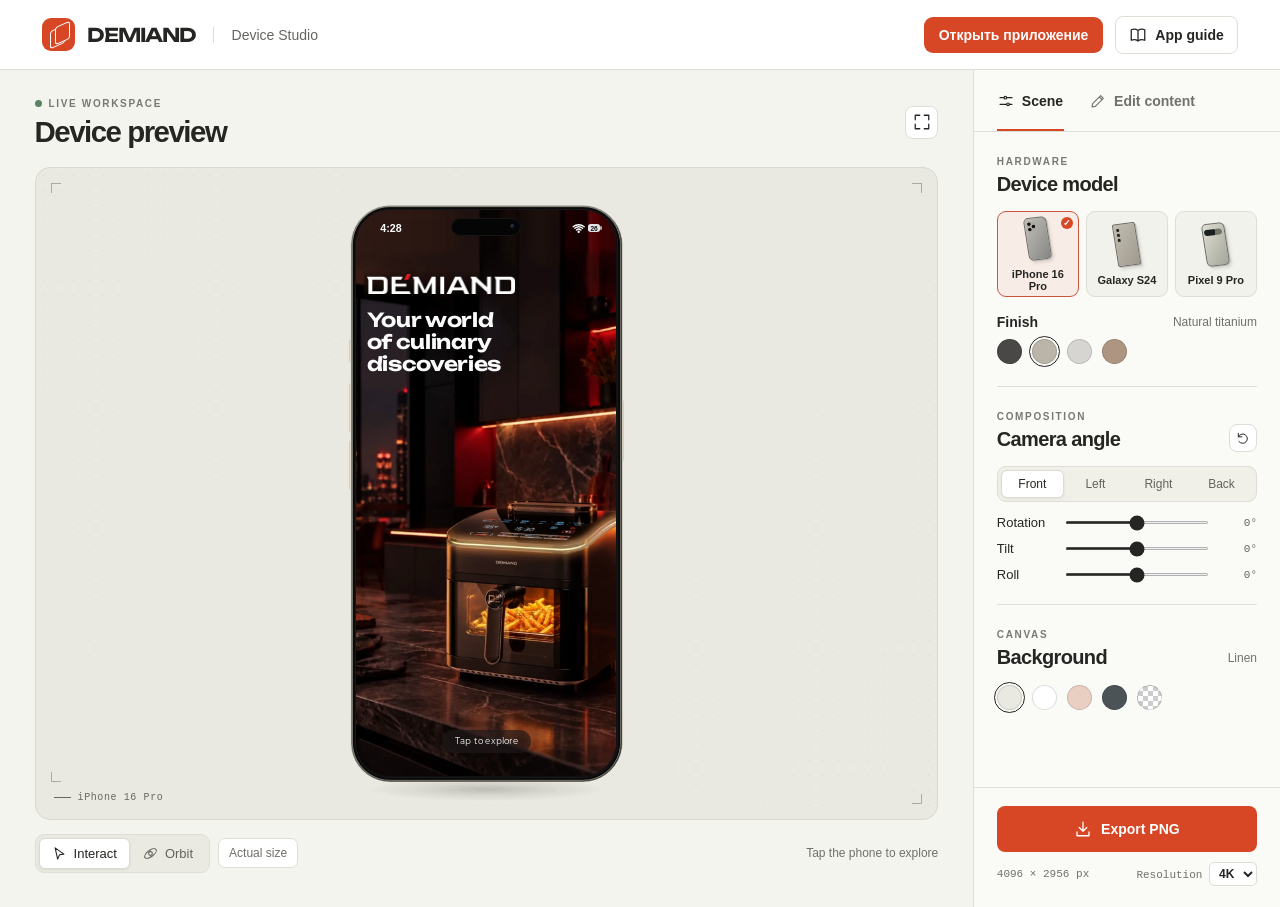
==== index.html @ fc01319f "Publish DEMIAND studio and standalone iPhone web app" ====
<!doctype html>
<html lang="ru">
<head><meta charset="utf-8"><meta name="viewport" content="width=device-width, initial-scale=1, viewport-fit=cover"><meta name="theme-color" content="#f7f7f5"><title>DEMIAND — Device Studio</title><link rel="stylesheet" href="studio.css"><link rel="stylesheet" href="app.css"><link rel="manifest" href="manifest.webmanifest"><link rel="apple-touch-icon" href="assets/app-icon-192.png"><meta name="apple-mobile-web-app-capable" content="yes"><meta name="apple-mobile-web-app-status-bar-style" content="black-translucent"><meta name="apple-mobile-web-app-title" content="DEMIAND"><link rel="stylesheet" href="app-mode.css"></head>
<body>
<header class="top"><div class="brand"><i class="brandmark"></i><strong>DEMIAND</strong><span class="workspace-title">Device Studio</span></div><a class="launch-app" href="app.html">Открыть приложение</a><button class="guide-link" id="guide"><i data-icon="book"></i> App guide</button></header>
<main class="workspace"><section class="preview-pane"><div class="view-head"><div><div class="eyebrow"><span class="signal-dot"></span>LIVE WORKSPACE</div><h1>Device preview</h1></div><button id="expand" title="Expand viewport" aria-label="Expand viewport"><i data-icon="expand"></i></button></div>
<div id="stage"><div class="stage-grid"></div><canvas id="hardware" aria-hidden="true"></canvas><div id="phone"><div id="screen" aria-label="DEMIAND app"><div id="app" lang="en"></div></div></div><div class="stage-corner tl"></div><div class="stage-corner tr"></div><div class="stage-corner bl"></div><div class="stage-corner br"></div><div class="stage-label"><span class="tiny-line"></span><span id="model-caption">iPhone 16 Pro</span></div></div>
<div class="viewport-footer"><div class="mode-switch"><button id="interact"><i data-icon="pointer"></i>Interact</button><button id="orbit"><i data-icon="orbit"></i>Orbit</button></div><button id="read-view" title="Show the app at reading size">Actual size</button><span id="mode-hint">Tap the phone to explore</span></div></section>
<aside class="inspector"><nav class="inspector-tabs"><button id="scene-tab" class="active"><i data-icon="sliders"></i>Scene</button><button id="edit-tab"><i data-icon="pen"></i>Edit content</button></nav>
<div class="inspector-body"><div id="scene-panel"><section class="control-group"><div class="eyebrow">HARDWARE</div><h2>Device model</h2><div id="models" class="model-list"></div><div class="setting-title"><label>Finish</label><span id="finish-label"></span></div><div id="finishes" class="swatches"></div></section>
<section class="control-group"><div class="group-heading"><div><div class="eyebrow">COMPOSITION</div><h2>Camera angle</h2></div><button class="icon-btn" id="reset-angle" aria-label="Reset camera" title="Reset camera"><i data-icon="reset"></i></button></div><div id="presets" class="presets"></div><div id="angles"></div></section>
<section class="control-group last"><div class="eyebrow">CANVAS</div><div class="setting-title"><h2>Background</h2><span id="bg-label"></span></div><div id="backgrounds" class="swatches"></div></section></div>
<div id="edit-panel" hidden><div class="eyebrow">ON-SCREEN EDITOR</div><h2>Edit app content</h2><p>Tap text or media on the phone, or choose an item below. Switch to Interact to navigate.</p><label class="form-label" for="items">Screen content</label><select id="items"></select><div id="editor"></div><div class="local-note"><i data-icon="drive"></i>Edits are saved in this browser.</div></div></div>
<footer class="export-footer"><button id="export"><i data-icon="download"></i><span>Export PNG</span></button><div class="export-meta"><span id="export-size"></span><label>Resolution <select id="quality" aria-label="Export resolution"><option value="2048">2K</option><option value="4096" selected>4K</option><option value="6144">6K</option></select></label></div></footer></aside></main>
<dialog id="guide-dialog"><header><div class="eyebrow">APP GUIDE</div><button id="close-guide" class="icon-btn" aria-label="Close guide"><i data-icon="close"></i></button></header><h2>Explore DEMIAND</h2><p>Jump to a screen or try a question with the cooking assistant.</p><div id="shortcuts"></div><h3>Ask the assistant</h3><div id="prompts"></div></dialog><div id="notice" role="status"></div>
<script src="vendor/html2canvas.min.js"></script><script src="icons.js"></script><script src="player.js"></script><script src="app.js"></script><script src="guided.js"></script><script src="texture.js"></script><script src="rear.js"></script><script src="hardware.js"></script><script src="editor.js"></script><script src="studio.js"></script><script src="app-mode.js"></script></body></html>
---- studio.css ----
@font-face{font-family:Unbounded;src:url(assets/unbounded.woff2);font-weight:200 900}@font-face{font-family:Montserrat;src:url(assets/montserrat.woff2);font-weight:400}@font-face{font-family:Montserrat;src:url(assets/montserrat-semibold.woff2);font-weight:600 900}
:root{--ink:#252623;--muted:#70716b;--border:#deded6;--accent:#d74726;--pale:#f9eee8;--paper:#fafaf7;font:16px -apple-system,BlinkMacSystemFont,Inter,Arial,sans-serif;color:var(--ink);background:#f4f4ef}*{box-sizing:border-box}body{margin:0}button,input,select,textarea{font:inherit}button{cursor:pointer;color:inherit}button:disabled{opacity:.55;cursor:wait}button{border:0;background:none}button:focus-visible,input:focus-visible,select:focus-visible,textarea:focus-visible{outline:3px solid #df7452;outline-offset:3px}.ico{width:18px;height:18px;flex-shrink:0;vertical-align:middle}.top{height:70px;border-bottom:1px solid var(--border);background:#fff;display:flex;align-items:center;justify-content:space-between;padding:0 clamp(20px,3.3vw,58px)}.brand,.guide-link,.group-heading,.setting-title,.view-head,.viewport-footer,.export-meta,.mode-switch,.local-note,.stage-label{display:flex;align-items:center}.brand{gap:12px}.brand strong{font:650 19px Unbounded,Arial;letter-spacing:-1.1px}.brandmark{width:33px;height:33px;border-radius:9px;background:var(--accent);position:relative;display:block}.brandmark:before,.brandmark:after{content:"";position:absolute;width:13px;height:16px;border:1.5px solid white;border-radius:3px;transform:skewY(-23deg);left:8px;top:10px}.brandmark:after{left:13px;top:6px;background:var(--accent)}.workspace-title{margin-left:5px;border-left:1px solid var(--border);padding-left:18px;color:#656660;font-size:14px}.guide-link{gap:8px;font-size:14px;font-weight:550;border:1px solid var(--border);border-radius:8px;padding:9px 13px;background:#fff}.guide-link:hover,.icon-btn:hover,#expand:hover{background:#f2f2eb}.workspace{display:grid;grid-template-columns:minmax(0,1fr) clamp(304px,24vw,372px);max-width:1920px;margin:auto;min-height:calc(100svh - 70px)}.preview-pane{display:flex;flex-direction:column;padding:clamp(18px,2.7vw,46px);padding-top:clamp(18px,2vw,35px);min-width:0}.view-head{justify-content:space-between;margin-bottom:18px}.eyebrow{color:#777972;font:650 10px/1.5 -apple-system,BlinkMacSystemFont,Arial,sans-serif;letter-spacing:1.65px}.view-head .eyebrow{display:flex;align-items:center;gap:7px}.signal-dot{width:7px;height:7px;background:#5a8365;border-radius:50%;display:inline-block}.view-head h1{font-size:clamp(24px,2.3vw,36px);letter-spacing:-1.5px;font-weight:580;margin:4px 0 0}.icon-btn,#expand{border:1px solid var(--border);background:#fff;border-radius:8px;width:33px;height:33px;display:grid;place-items:center}#stage{min-height:400px;height:calc(100svh - 247px);max-height:1100px;position:relative;overflow:hidden;isolation:isolate;border:1px solid #d8d8cd;border-radius:15px;background:#e9e9e1}.stage-grid{position:absolute;inset:0;background-image:radial-gradient(circle,rgba(86,86,69,.19) .8px,transparent 1px);background-size:15px 15px;mask-image:linear-gradient(130deg,#0009, #0004 50%,#0009);pointer-events:none}#hardware{width:100%;height:100%;position:absolute;inset:0;pointer-events:none}#phone{position:absolute;left:50%;top:50%;width:0;height:0;transform-style:preserve-3d;pointer-events:none}#screen{position:absolute;overflow:hidden;isolation:isolate;transform-style:flat;transform-origin:center;pointer-events:auto;background:#191919;backface-visibility:hidden;-webkit-backface-visibility:hidden}#stage.orbit,#stage.orbit #screen{cursor:grab;touch-action:none}#stage.orbit #phone{pointer-events:none}#stage.orbit #screen{pointer-events:none}#stage.dragging{cursor:grabbing}.stage-label{position:absolute;left:18px;bottom:15px;gap:7px;font:10px/1.3 ui-monospace,monospace;letter-spacing:.6px;color:#67685f;pointer-events:none}.tiny-line{width:17px;height:1px;background:currentColor}.stage-corner{position:absolute;width:10px;height:10px;border-color:#8a8b7f;border-style:solid;opacity:.65;pointer-events:none}.tl{left:15px;top:15px;border-width:1px 0 0 1px}.tr{right:15px;top:15px;border-width:1px 1px 0 0}.bl{left:15px;bottom:37px;border-width:0 0 1px 1px}.br{right:15px;bottom:15px;border-width:0 1px 1px 0}.viewport-footer{margin-top:14px;justify-content:space-between;gap:8px}.mode-switch,.presets{padding:3px;border:1px solid var(--border);background:#eaeae3;border-radius:9px;display:flex}.mode-switch button,.presets button{display:flex;align-items:center;justify-content:center;gap:7px;padding:7px 12px;font-size:13px;border:1px solid transparent;border-radius:6px;color:#62645c}.mode-switch .active,.presets .active{background:#fff;color:#242622;border-color:#dbdbd2;box-shadow:0 1px 3px #0001}.mode-switch .ico{width:15px;height:15px}#mode-hint{font-size:12px;color:var(--muted)}.inspector{display:flex;flex-direction:column;min-width:0;border-left:1px solid var(--border);background:var(--paper)}.inspector-tabs{display:flex;padding:0 23px;gap:25px;border-bottom:1px solid var(--border)}.inspector-tabs button{display:flex;align-items:center;gap:8px;font-size:14px;font-weight:570;padding:22px 1px 19px;color:var(--muted);border-bottom:2px solid transparent}.inspector-tabs button.active{border-color:var(--accent);color:var(--ink)}.inspector-tabs .ico{width:16px}.inspector-body{padding:0 23px;flex:1}.control-group{padding:22px 0;border-bottom:1px solid var(--border)}.control-group.last{border:0}h2{margin:4px 0 15px;letter-spacing:-.65px;font-size:20px;font-weight:600}.model-list{display:grid;grid-template-columns:repeat(3,1fr);gap:7px}.model-card{border:1px solid var(--border);border-radius:9px;background:#f2f2ec;display:flex;flex-direction:column;align-items:center;justify-content:center;gap:8px;height:86px;font-size:11px;font-weight:600;text-align:center;position:relative}.model-card.active{border-color:#ca573b;background:#f8ede6}.model-card.active:after{content:"✓";position:absolute;right:5px;top:5px;background:var(--accent);color:white;border-radius:100%;width:12px;height:12px;font:bold 9px/12px Arial}.mini-phone{width:23px;height:43px;background:linear-gradient(125deg,#c2c0b9,#858582);border:1px solid #6c6b67;box-shadow:1px 1px 0 #bfbfba,2px 3px 3px #39372c22;border-radius:5px;position:relative;transform:rotate(-9deg) skewY(2deg)}.mini-phone:before{content:"";position:absolute;top:3px;left:2px;width:9px;height:10px;border-radius:3px;background:radial-gradient(circle at 25% 22%,#181916 1.4px,transparent 2px),radial-gradient(circle at 70% 50%,#171916 1.5px,transparent 2px),radial-gradient(circle at 26% 78%,#191a18 1.4px,transparent 2px),#aaa9a3}.mini-phone.galaxy{border-radius:2px;background:linear-gradient(125deg,#c3beb2,#9f9a8d)}.mini-phone.galaxy:before{background:radial-gradient(circle,#252521 47%,transparent 52%) left top/4px 5px repeat-y;height:15px;width:4px}.mini-phone.pixel{background:linear-gradient(125deg,#deded3,#a4a599)}.mini-phone.pixel:before{width:18px;height:6px;border-radius:6px;background:linear-gradient(to right,#1b201e 60%,#72756a 60%);top:5px;left:1px}.setting-title,.group-heading,.export-meta{justify-content:space-between}.setting-title{margin:17px 0 9px}.setting-title label,.form-label{font-size:14px;font-weight:550}.setting-title span,.export-meta,#edit-panel p,.local-note{font-size:12px;color:var(--muted)}.swatches{display:flex;gap:10px;align-items:center}.swatch{width:25px;height:25px;border-radius:50%;border:1px solid #0002;position:relative;background:var(--swatch)}.swatch.active:after{content:"";position:absolute;inset:-4px;border:1.5px solid var(--ink);border-radius:inherit}.swatch.checker,.checker{background-color:#fff;background-image:conic-gradient(#ccc 25%,transparent 0 50%,#ccc 0 75%,transparent 0);background-size:10px 10px}.group-heading>.icon-btn{width:28px;height:28px}.group-heading .ico{width:14px}.presets{margin:0 0 13px;background:#f0f0e9;gap:0}.presets button{flex:1;padding:6px 0;font-size:12px}.angle-row{margin-top:11px;display:grid;grid-template-columns:58px 1fr 38px;gap:10px;align-items:center;font-size:13px}.angle-row output{text-align:right;color:#66675f;font:11px ui-monospace,monospace}.angle-row input{width:100%;margin:0;accent-color:var(--ink);height:3px;cursor:pointer}.last h2{margin:0}.last .setting-title{margin:4px 0 16px}.export-footer{padding:18px 23px 21px;border-top:1px solid var(--border)}#export{width:100%;display:flex;align-items:center;justify-content:center;gap:9px;border-radius:8px;background:var(--accent);color:white;font-size:14px;font-weight:600;padding:14px}#export:hover{background:#c43e20}.export-meta{margin-top:10px;font:11px ui-monospace,monospace}.export-meta span:last-child{font-family:inherit}#edit-panel{padding:24px 0}#edit-panel p,dialog p{line-height:1.6;font-size:14px}.form-label{display:block;margin:20px 0 7px}#items,#editor textarea{width:100%;padding:10px;background:#fff;border:1px solid var(--border);border-radius:7px;font-size:14px}#items{margin-bottom:10px}#editor textarea{min-height:90px;resize:vertical}.edit-actions{display:flex;flex-wrap:wrap;gap:8px;margin:12px 0}.edit-actions button,.upload-label{padding:9px 11px;border-radius:6px;background:#e7e7df;font-weight:550;font-size:13px;cursor:pointer}.edit-actions .primary,.upload-label{background:var(--ink);color:white}.media-sample{width:100%;max-height:150px;object-fit:contain;background:#e7e7df;border-radius:7px;margin-top:8px}.local-note{gap:6px;margin-top:25px}.local-note .ico{width:15px}dialog{border:1px solid var(--border);border-radius:16px;padding:24px;width:min(420px,93vw);background:var(--paper);color:var(--ink);box-shadow:0 30px 80px #0003}dialog::backdrop{background:#16161270}dialog header{display:flex;align-items:center;justify-content:space-between}dialog h2{margin-bottom:5px}dialog p{color:var(--muted)}dialog h3{font-size:16px;margin:24px 0 9px}#shortcuts{display:flex;flex-wrap:wrap;gap:6px}#shortcuts button{font-size:13px;border:1px solid var(--border);border-radius:6px;padding:7px 9px;background:#fff}#prompts button{display:block;width:100%;text-align:left;font-size:14px;padding:10px 0;border-bottom:1px solid var(--border)}#notice{position:fixed;bottom:20px;left:50%;transform:translateX(-50%);border-radius:9px;background:#272822;color:#fff;font-size:14px;line-height:1.4;padding:11px 17px;box-shadow:0 4px 22px #0002;z-index:80;pointer-events:none;opacity:0}#notice.show{opacity:1}body.expanded .top,body.expanded .inspector,body.expanded .view-head .eyebrow{display:none}body.expanded .workspace{display:block}body.expanded .preview-pane{padding:14px}body.expanded #stage{height:calc(100svh - 126px);max-height:none}body.expanded .view-head{margin:0 0 9px}body.expanded h1{font-size:20px}[hidden]{display:none!important}
@media(min-width:730px) and (max-height:760px){.control-group{padding:14px 0}.model-card{height:69px}.mini-phone{height:33px;width:18px}.inspector-tabs button{padding:16px 1px}.export-footer{padding-top:12px;padding-bottom:13px}.control-group h2{font-size:18px}.view-head{margin-bottom:12px}#stage{height:calc(100svh - 213px);min-height:365px}}
@media(max-width:729px){.top{height:54px;padding:0 15px}.brand{gap:8px}.brandmark{width:29px;height:29px}.brand strong{font-size:16px}.workspace-title{font-size:12px;padding-left:11px;margin-left:1px}.guide-link{padding:6px 8px;font-size:12px}.workspace{grid-template-columns:1fr}.preview-pane{padding:15px}.view-head{margin-bottom:9px}.view-head h1{font-size:23px}.view-head .eyebrow{font-size:9px}.viewport-footer{margin-top:9px}#stage{height:min(65svh,660px);min-height:310px}.inspector{border-left:0;border-top:1px solid var(--border)}.inspector-tabs button{padding:15px 0}.inspector-body{padding:0 18px}.control-group{padding:16px 0}#scene-panel{display:grid;grid-template-columns:1fr 1fr;column-gap:20px}.control-group.last{grid-column:1/-1}.export-footer{padding:15px 18px}.model-card{height:73px}.inspector-tabs{padding:0 18px}.export-meta{justify-content:center;gap:12px}}@media(max-width:510px){#scene-panel{display:block}.stage-label{font-size:9px}.control-group{padding:16px 0}.mode-switch button{padding:6px 10px}#mode-hint{font-size:11px}.brand strong{font-size:14px}.workspace-title{padding-left:8px}.guide-link .ico{width:15px}.inspector-tabs{justify-content:space-around}.swatches{gap:14px}}
#read-view{border:1px solid var(--border);border-radius:7px;background:white;padding:7px 10px;font-size:12px;color:var(--muted);margin-right:auto}#read-view.active{color:var(--accent);border-color:var(--accent)}#quality{border:1px solid var(--border);border-radius:5px;padding:3px 5px;color:var(--ink);background:white;font:600 12px Arial}.reading #stage{min-height:940px;height:940px}.reading .preview-pane{overflow-x:clip}.reading .view-head{position:sticky;top:0;background:#f4f4ef;z-index:2;padding:5px 0}.reading .viewport-footer{position:sticky;bottom:0;z-index:8;background:#f4f4ef;padding:8px 0}.reading .inspector{align-self:start;position:sticky;top:0}.viewport-footer{flex-wrap:wrap;gap:8px}#mode-hint{margin-left:auto}@media(max-width:510px){.reading #stage{min-height:850px;height:850px}#mode-hint{flex:1;text-align:right}}
---- app.css ----
.app-root{position:relative;width:100%;height:100%;display:flex;flex-direction:column;overflow:hidden;background:#191919;color:#fcfcfc;font:16px/1.45 Montserrat,Arial,sans-serif;--red:#f21e29;--panel:#242424;--muted-app:#a9a9a9}.app-root *{scrollbar-width:none}.app-root ::-webkit-scrollbar{display:none}.app-root h2,.app-root h3,.app-root h4,.app-root h1{font-family:Unbounded,Arial,sans-serif;letter-spacing:-.5px;font-weight:650;color:inherit}.app-root h2{font-size:21px;line-height:1.28;margin:8px 0 12px}.app-root h3{font-size:16px;line-height:1.4;margin:7px 0}.app-root b,.app-root strong{font-weight:650}.app-root button{color:inherit;font:inherit}.app-root button:hover{filter:brightness(1.12)}.app-root button:focus-visible,.app-root input:focus-visible{outline-color:#f99}.app-root img,.app-root video{display:block}.app-root .ico{width:22px;height:22px}.app-root p{margin:10px 0}.app-root small{font-size:13px;color:#b8b8b8}.app-root .logo{width:146px;height:auto;object-fit:contain}.statusbar{position:relative;z-index:5;height:54px;flex-shrink:0;display:flex;justify-content:space-between;align-items:center;padding:0 25px 0 36px;font:600 16px -apple-system,Arial,sans-serif;pointer-events:none}.status-right{display:flex;gap:5px;align-items:center}.status-right .ico{width:20px;stroke-width:2.4}.battery{position:relative;font:700 10px Arial;color:#191919;background:#e3e3e3;border-radius:4px;padding:1px 3px}.battery:after{content:'';position:absolute;width:2px;height:6px;right:-3px;top:3px;background:#aaa;border-radius:2px}.island{width:105px;height:27px;border-radius:22px;background:#050505;position:absolute;left:50%;top:11px;transform:translateX(-50%);border:1px solid #161616}.island:after{content:'';position:absolute;right:8px;top:8px;width:7px;height:7px;border-radius:50%;background:radial-gradient(circle at 40% 30%,#32445b,#090b11 58%)}.android .island{width:13px;height:13px;top:13px}.android .island:after{right:3px;top:3px;width:5px;height:5px}.appscroll{flex:1;min-height:0;overflow:auto;overscroll-behavior:contain;padding-bottom:100px}.appnav{position:absolute;z-index:6;bottom:20px;left:14px;right:14px;display:flex;align-items:stretch;padding:4px;background:rgba(22,22,22,.97);border-radius:24px;border:1px solid #373737;box-shadow:0 4px 18px #0005;height:65px}.appnav button{min-width:0;flex:1;display:flex;flex-direction:column;align-items:center;justify-content:center;gap:3px;padding:3px 0;border-radius:17px}.appnav img,.appnav video{height:21px;width:24px;object-fit:contain}.appnav button.selected{background:linear-gradient(130deg,#555,#727272 58%,#494949)}.appnav small{font:600 11px Montserrat,Arial;color:#a5a5a5}.appnav .selected small{color:white}.app-brand{display:flex;height:92px;align-items:center;justify-content:space-between;padding:6px 15px 12px}.profile-button{background:linear-gradient(155deg,#636363,#282828 42%,#272727 64%,#505050);border:1px solid #545454;border-radius:14px;display:grid;justify-items:center;padding:5px}.profile-button .ico{background:#242424;border-radius:12px;width:42px;height:40px;padding:6px;fill:white;stroke:none}.profile-button small{color:#fff;font-weight:650;font-size:11px}.sticky-search{background:#191919;position:sticky;top:0;z-index:3;padding:10px 15px 11px;border-bottom:1px solid #2b2b2b}.appliances{display:flex;background:#2c2c2c;border-radius:7px;margin-bottom:9px}.appliances button{flex:1;padding:3px;min-height:52px;display:flex;flex-direction:column;align-items:center;justify-content:center;gap:2px;font-size:13px;border:1px solid transparent;border-radius:7px}.appliances img,.appliances video{height:21px;width:28px;object-fit:contain}.appliances .selected{background:linear-gradient(145deg,#4d4d4d,#6c6c6c 36%,#424242 66%,#656565);border-color:#aaa}.in-search,.composer,.sheet-form{display:flex;align-items:center;gap:10px;padding:0 14px;border-radius:30px;background:#242424}.in-search{height:39px;color:#aaa}.in-search input,.composer input,.sheet-form input{min-width:0;flex:1;background:none;border:0;color:white;font:550 16px Montserrat,Arial;width:100%;height:100%}.in-search button{padding:0}.in-search .ico{width:20px}.filter-rail,.rail,.feed-tabs,.option-cloud{display:flex;align-items:center;gap:7px}.filter-rail,.rail,.feed-tabs{overflow-x:auto;overscroll-behavior-x:contain}.filter-rail{margin:13px -15px 0;padding:0 15px}.filter-rail button,.option-cloud button,.feed-tabs button{display:flex;align-items:center;justify-content:center;gap:6px;white-space:nowrap;background:#252525;border-radius:24px;padding:8px 12px;color:#c5c5c5;font-size:14px;font-weight:600}.filter-rail .ico{width:18px;height:18px}.filter-rail .ico:has(path[d^="M6 3"]){color:#f82d38;fill:#f82d38}.filter-rail .chosen,.option-cloud .chosen{background:#ec2631;color:white}.video-shelf{background:#242424;border-radius:14px;margin:18px 0;padding:12px 0 16px}.video-shelf header{display:flex;justify-content:space-between;align-items:center;padding:0 15px 8px;gap:8px}.video-shelf h3{max-width:198px}.fresh{font-size:12px;font-weight:700;white-space:nowrap;color:#fff2dc;background:linear-gradient(125deg,#a55212,#cf6335,#a41622);padding:4px 8px;border:1px solid #ed9a44;border-radius:6px;box-shadow:0 0 6px #e7a13988}.rail{padding:0 15px;align-items:stretch}.video-tile{position:relative;flex:0 0 157px;height:245px;border-radius:12px;overflow:hidden}.cover-button,.inline-video{padding:0;position:relative;display:block;width:100%;height:100%;text-align:left}.cover-button img,.cover-button video,.inline-video img,.inline-video video{width:100%;height:100%;object-fit:cover}.cover-button:after{content:'';position:absolute;inset:0;background:linear-gradient(transparent 40%,#000c)}.cover-button strong{position:absolute;z-index:1;bottom:10px;left:9px;right:9px;font-size:14px}.bookmark{position:absolute;right:7px;top:8px;background:#1717176b;border-radius:5px;padding:2px}.bookmark .ico{width:17px}.saved{color:#ff464c!important}.recipe-grid,.device-grid,.accessories{display:grid;grid-template-columns:1fr 1fr;gap:8px}.recipe-tile,.device-tile,.accessories button{padding:0 0 10px;text-align:left;background:#242424;border-radius:13px;overflow:hidden;min-width:0}.recipe-tile img,.recipe-tile video{width:100%;height:137px;object-fit:cover}.recipe-tile strong,.recipe-tile small{display:block;margin:6px 9px;font-size:14px}.recipe-tile small .ico,.detail-title small .ico{width:14px;height:14px}.promo{display:flex;gap:10px;align-items:center;border-radius:9px;background:#393939;padding:9px;margin:14px;text-align:left}.promo img{width:66px}.promo p{font-size:12px}.promo strong{display:block;background:white;color:#222;text-align:center;padding:5px;border-radius:7px;font-size:13px}.empty,.chat-intro{text-align:center;display:flex;flex-direction:column;align-items:center;justify-content:center;padding:22px 17px}.empty.tall{min-height:530px}.empty>.ico,.empty .avatar.big{width:56px;height:56px;padding:16px;background:#333;border-radius:50%;margin-bottom:12px}.empty p{color:#aaa}.empty>img{width:160px}.app-root .white-btn,.app-root .red-btn,.app-root .outline-btn{width:100%;padding:16px 9px;border-radius:13px;text-align:center;font-weight:650;line-height:1.2;margin:6px 0}.app-root .white-btn{background:#fff;color:#191919}.app-root .red-btn{background:var(--red);color:white}.app-root .outline-btn{border:1px solid #666;color:white}.demi-head,.app-header{display:flex;align-items:center;justify-content:space-between;flex-shrink:0;padding:12px 15px;border-bottom:1px solid #2c2c2c;min-height:59px}.demi-head{text-align:center;padding:13px 15px 17px}.demi-head h2{margin:0;font:750 25px Montserrat,Arial}.demi-head small{font-size:13px;letter-spacing:.7px}.demi-head button,.over-controls button,.story-title button{display:grid;place-items:center;width:52px;height:52px;border-radius:15px;background:#2b2b2b}.demi-head button:first-child{border-radius:50%;color:#898989}.feed-tabs{margin:14px;background:#222;border-radius:30px;padding:3px;gap:0}.feed-tabs button{background:none;padding:8px 9px;font-size:12px;color:white;flex:1}.feed-tabs .selected{background:#3b3b3b;border:1px solid #626262}.post{padding:16px 15px;border-bottom:1px solid #2d2d2d}.post header,.post footer{display:flex;align-items:center;gap:8px}.post header div{flex:1}.post header b,.post header small{display:block;font-size:13px}.post p{white-space:pre-line}.avatar{width:39px;height:39px;display:grid;place-items:center;border-radius:50%;background:#333;color:#888}.avatar .ico{width:18px}.post header button{padding:5px;color:#b5b5b5}.post header .ico{width:17px}.post header .follow{background:var(--red);color:#fff;padding:8px;border-radius:7px}.post .muted{color:#bbb;font-size:13px;padding:0}.post-photo{width:calc(100% + 30px);margin:12px -15px 5px;max-height:620px;object-fit:cover}.post footer button{font-size:13px;padding:5px 1px}.post .save-post{margin-left:auto}.liked{color:#ff424a!important}.post footer .ico{width:18px}.app-header h2{flex:1;margin:0 12px;min-width:0;font-size:20px}.app-header .logo{max-width:156px}.app-header>button{padding:4px}.over-controls{position:absolute;top:60px;left:15px;right:15px;display:flex;justify-content:space-between;z-index:4;pointer-events:none}.over-controls button,.story-title button{background:#555b;pointer-events:auto}.over-controls.right{justify-content:flex-end}.page-recipe>.statusbar,.page-video>.statusbar,.page-welcome>.statusbar{position:absolute;inset:0 0 auto}.recipe-hero{width:100%;height:435px;object-fit:cover}.detail-title,.center{text-align:center}.detail-title{padding:18px;background:#242424}.detail-title h2{font-size:23px}.app-card,.step-card{background:#303030;padding:15px;border-radius:12px;margin:10px 0}.nutrition{display:flex;flex-wrap:wrap;gap:7px;text-align:center}.nutrition div{flex:1;font-size:12px;color:#bbb}.nutrition b{display:block;margin:7px 0;color:white;font-size:16px}.nutrition small{width:100%}.ingredient{display:flex;align-items:center;gap:6px;margin:10px 0}.ingredient span{flex:1;border-bottom:2px dotted #555}.ingredient input{width:23px;height:23px;accent-color:#e62630}.portions,.detail-actions,.bottom-actions{display:flex;gap:5px}.portions button{flex:1;border:1px solid #555;border-radius:8px;padding:8px;font-size:14px}.portions .selected{background:white;color:#222}.padded{padding:0 15px}.accessories{padding:0 15px}.accessories img{width:100%;height:150px;object-fit:cover}.accessories b{display:block;padding:7px}.step-card{padding:0;overflow:hidden}.step-card img,.step-card video,.cook-photo{width:100%;height:245px;object-fit:cover}.step-card div{padding:15px}.detail-actions{position:absolute;bottom:92px;left:15px;right:15px;z-index:4}.detail-actions button{flex:1;background:#383838ed;border-radius:8px;padding:8px;font-size:13px;font-weight:600}.detail-actions .ico{width:15px}.detail-scroll{padding-bottom:155px}.inline-video{height:290px}.inline-video>span{position:absolute;top:50%;left:50%;transform:translate(-50%,-50%);background:var(--red);padding:14px;border-radius:50%}.bottom-actions{padding:10px 15px 30px;flex-direction:column;flex-shrink:0}.bottom-actions button{margin:0!important}.story-video{position:absolute;inset:0;width:100%;height:100%;object-fit:cover;background:#101010}.story-title{position:absolute;top:60px;left:15px;right:15px;display:flex;gap:12px;align-items:center;text-shadow:0 1px 7px #000}.story-title button{flex:none}.device-grid{padding:0 15px;gap:10px}.device-tile{text-align:center;padding:15px 6px;display:flex;align-items:center;flex-direction:column;justify-content:center;gap:8px}.device-tile img,.device-tile video{width:110px;height:125px;object-fit:contain}.device-tile b{font-size:15px}.page-remote .in-search,.page-shop .in-search{margin-bottom:14px}.product-hero,.setup-photo{width:100%;height:270px;object-fit:contain}.setup-scroll{padding:35px 8px 10px}.app-root ol{padding-left:30px}.app-root li{padding:3px 3px 3px 2px;color:#ccc}.pair-device{display:grid;grid-template-columns:65px 1fr;align-items:center;width:95%;background:#2b2b2b;border-radius:11px;padding:12px;margin:12px auto}.pair-device img{width:50px;grid-row:span 2}.pair-device small{grid-column:2}.chat-intro{flex:1;gap:9px;padding:20px 30px 50px}.chat-intro .logo{margin-bottom:10px}.chat-intro h3{font-size:17px;line-height:1.5}.chat-intro p{font-weight:600;margin:5px}.composer{margin:10px 15px 37px;padding:5px 10px 5px 16px;height:47px;flex-shrink:0;background:#303030}.composer button,.sheet-form button{padding:4px;color:#bbb}.chat-thread{padding:10px 16px 0;display:flex;flex-direction:column;justify-content:safe flex-end;align-items:flex-start;gap:8px}.bubble{max-width:89%;padding:12px 14px;margin-left:25px;background:#2a2a2a;border-radius:20px 20px 20px 4px;white-space:pre-line;flex-shrink:0}.bubble.mine{align-self:flex-end;margin:0;background:#572327;border-radius:20px 20px 4px 20px}.rating{font-size:13px;color:#ccc;margin:0 0 5px 25px}.rating button{padding:4px 8px;background:#303030;border-radius:6px;margin-left:5px}.welcome{position:absolute;inset:0;width:100%;height:100%;text-align:left;overflow:hidden}.welcome .splash-bg{position:absolute;inset:0;width:100%;height:100%;object-fit:cover}.welcome .splash-logo{position:absolute;top:11.3%;left:4%;width:57%;height:auto}.welcome h2{position:absolute;left:4%;top:17.5%;font-size:29px;line-height:1.14;margin:0;font-weight:650}.welcome-cta{position:absolute;bottom:4%;left:50%;transform:translateX(-50%);font-size:13px;letter-spacing:.3px;border-radius:20px;padding:8px 19px;background:#1e1918ab;white-space:nowrap}.sheet-overlay{position:absolute;inset:0;z-index:12;background:#0009;display:flex;align-items:flex-end}.app-sheet{width:100%;max-height:84%;overflow:auto;background:linear-gradient(#292929,#161616);padding:12px 15px 34px;border-radius:30px 30px 0 0}.sheet-handle{height:4px;width:83px;border-radius:4px;background:#777;margin:0 auto 16px}.app-sheet header,.bag-row{display:flex;align-items:center;justify-content:space-between}.app-sheet header button .ico{width:18px}.option-cloud{flex-wrap:wrap;margin:14px 0 27px}.option-cloud button{border:1px solid #555}.time-range{margin:12px 0 24px}.time-range output{display:block}.time-range input{width:100%;accent-color:var(--red)}.sheet-row,.bag-row{display:flex;justify-content:space-between;text-align:left;width:100%;padding:12px 2px;border-bottom:1px solid #393939}.comment-list{min-height:275px;max-height:400px;overflow:auto}.comment-list .empty{min-height:270px}.sheet-form{height:43px}.app-sheet textarea{width:100%;min-height:110px;background:#333;color:white;border:1px solid #555;padding:10px;border-radius:8px}.editing #app [data-key]:hover{outline:2px solid #ffac70;outline-offset:1px;cursor:crosshair}.editing #app [data-key].picked{outline:2px dashed #ff9568;outline-offset:-2px}.editing #app video{pointer-events:auto}.page-cooking .appscroll,.page-setup .appscroll{padding-bottom:10px}
.welcome h2{max-width:220px}.editing .statusbar{pointer-events:auto}
.detail-scroll{position:relative}.recipe-player{background:#303030;border-radius:15px;padding:15px;margin:10px 0}.recipe-player h3{display:flex;align-items:center;justify-content:center;gap:7px;margin:0 0 17px;font-size:20px}.recipe-player h3 .ico{width:18px}.player-frame{aspect-ratio:9/16;position:relative;background:#fff;color:#222;overflow:hidden;border-radius:14px}.recipe-footage,.player-poster{position:absolute;inset:0;width:100%;height:100%;object-fit:cover}.player-poster{background:white}.player-brand{position:absolute;left:8%;width:84%;top:50%;transform:translateY(-50%)}.player-ribbon{position:absolute;top:55.5%;left:0;background:#df0017;color:#fff;font-size:12px;padding:4px 11px 4px 9px;clip-path:polygon(0 0,86% 0,100% 100%,0 100%)}.app-root .player-play{position:absolute;top:50%;left:50%;transform:translate(-50%,-50%);width:63px;height:63px;background:#f21e28;color:#fff;display:grid;place-items:center;border-radius:50%;box-shadow:0 2px 12px #0007}.app-root .player-play .ico{width:24px;height:24px}.player-controls{position:absolute;left:4%;right:6%;bottom:3.2%;display:flex;align-items:center;gap:12px}.player-time{font-weight:700;color:white;text-shadow:0 0 4px #222,0 1px 6px #222;font-size:17px;white-space:nowrap}.player-seek{flex:1;min-width:0;accent-color:#ee1e29;height:4px}.recipe-player.playing .player-play{opacity:0}.recipe-player.playing:hover .player-play,.recipe-player.playing .player-play:focus{opacity:.85}
.cook-head{position:relative;display:flex;align-items:center;justify-content:center;height:65px;flex-shrink:0}.app-root .cook-head h2{margin:0;font-size:22px}.cook-head button{position:absolute;right:14px;top:50%;transform:translateY(-50%);padding:2px;color:#fff}.step-meter{display:flex;gap:4px;margin:14px 15px 19px;flex-shrink:0}.step-meter i{flex:1;height:9px;border-radius:10px;background:#646464}.step-meter .done{background:white}.guided-body{padding:0 15px 15px}.guided-photo{display:block;width:100%;aspect-ratio:1.6;object-fit:cover;border-radius:15px}.app-root .step-instruction{font:400 25px/1.42 -apple-system,BlinkMacSystemFont,Arial,sans-serif;color:#e7e3eb;white-space:pre-line;margin:12px 0}.prep-row{display:flex;align-items:flex-end;gap:6px;margin:13px 0;font:600 21px/1.16 -apple-system,Arial,sans-serif}.prep-row b{max-width:49%}.prep-row i{flex:1;min-width:5px;border-bottom:2px dashed #5b5b5b;margin-bottom:3px}.prep-row strong{white-space:nowrap}.guide-arrows{display:grid;grid-template-columns:1fr 1fr;gap:12px;margin:14px 15px 62px;flex-shrink:0}.guide-arrows button{height:52px;border-radius:17px;font-size:18px;font-weight:650}.guide-arrows .prev-step{border:1px solid #666}.guide-arrows .next-step{background:white;color:#222}.guide-arrows .ico{width:28px;height:28px}.reply-cards{display:grid;width:calc(100% - 30px);margin-left:25px;grid-template-columns:1fr 1fr;gap:7px;flex-shrink:0}.reply-cards .recipe-tile{display:flex;flex-direction:column;background:#303030;border:1px solid #363636;border-radius:15px}.reply-cards .recipe-tile strong{font:600 13px/1.45 Unbounded,Arial;margin:8px 10px 12px}.reply-cards .recipe-tile small{margin:auto 10px 5px}.reply-cards .recipe-tile img{height:135px}.cooked-banner{display:flex;align-items:center;gap:10px;padding:13px 12px;position:absolute;z-index:15;top:74px;left:15px;right:15px;background:#3e9548;color:white;border-radius:13px;font:600 15px/1.45 -apple-system,Arial}.cooked-banner>.ico{border-radius:50%;background:white;color:#3e9548;padding:3px;width:21px;height:21px}.cooked-banner button{margin-left:auto;opacity:.8;padding:2px}.confetti{position:absolute;z-index:14;inset:0;overflow:hidden;pointer-events:none}.confetti i{position:absolute;left:var(--x);top:-12%;display:block;width:6px;height:11px;background:var(--color);animation:confetti-fall var(--duration) var(--delay) ease-in both}.confetti .star{clip-path:polygon(50% 0,62% 36%,99% 36%,68% 58%,79% 95%,50% 72%,20% 95%,31% 58%,0 36%,38% 36%);width:15px;height:16px}.confetti .dot{width:9px;height:11px;border-radius:50%}.confetti .ribbon{width:8px;height:48px;border:2px solid var(--color);background:none;border-top:0;border-bottom:0;border-radius:60%}.confetti .strip{height:17px;width:3px}@keyframes confetti-fall{from{transform:translateY(0) rotate(0)}to{transform:translate(var(--drift),1000px) rotate(var(--twist))}}@media(prefers-reduced-motion:reduce){.confetti{display:none}}
---- app-mode.css ----
.launch-app{display:inline-flex;align-items:center;text-decoration:none;background:#d74726;color:white;padding:10px 15px;border-radius:9px;font-size:14px;font-weight:600;margin-left:auto;margin-right:12px}
html:has(.app-full){background:#191919;overscroll-behavior:none}
.app-full{background:#191919;color:white;overflow:hidden;overscroll-behavior:none;height:100dvh}
.app-full>.top,.app-full .view-head,.app-full .viewport-footer,.app-full .inspector,.app-full .stage-grid,.app-full .stage-corner,.app-full .stage-label,.app-full #hardware{display:none!important}
.app-full .workspace,.app-full .preview-pane{display:block;width:100%;height:100%;min-height:0;max-width:none;margin:0;padding:0}
.app-full #stage{position:relative;width:100%;height:100%;max-height:none;min-height:0;border:0;border-radius:0;background:#191919!important;touch-action:auto;cursor:auto}
.app-full #phone,.app-full #screen{position:absolute;inset:0!important;width:100%!important;height:100%!important;zoom:1!important;transform:none!important;border-radius:0!important;pointer-events:auto!important;visibility:visible!important;display:block!important}
.app-full #app{width:100%!important;height:100%!important;zoom:1!important;transform:none!important}
.app-full .statusbar{height:max(12px,env(safe-area-inset-top));padding:0}
.app-full .statusbar>*{display:none}
.app-full .page-recipe>.statusbar,.app-full .page-video>.statusbar,.app-full .page-welcome>.statusbar{height:max(12px,env(safe-area-inset-top))}
.app-full .appnav{bottom:max(10px,env(safe-area-inset-bottom));height:68px}
.app-full .appscroll{padding-bottom:calc(100px + env(safe-area-inset-bottom))}
.app-full .detail-scroll{padding-bottom:calc(175px + env(safe-area-inset-bottom))}
.app-full .detail-actions{bottom:calc(86px + env(safe-area-inset-bottom))}
.app-full .composer{margin-bottom:max(12px,env(safe-area-inset-bottom))}
.app-full .guided-controls{padding-bottom:max(16px,env(safe-area-inset-bottom))}
.app-full .over-controls,.app-full .story-title{top:calc(max(12px,env(safe-area-inset-top)) + 8px)}
.app-full .app-root input,.app-full .app-root textarea{font-size:16px}
.app-full #notice{bottom:calc(100px + env(safe-area-inset-bottom));background:#383838;color:white}
.app-full .install-app{position:fixed;top:calc(env(safe-area-inset-top) + 8px);right:10px;z-index:20;display:flex;gap:8px;align-items:center;background:#303030eb;color:white;border:1px solid #666;border-radius:20px;padding:8px 13px;font:600 12px Arial}
.install-dialog{background:#fafaf7;color:#252623;border:0;border-radius:20px;padding:24px;max-width:min(90vw,400px);font:16px/1.5 -apple-system,Arial,sans-serif}
.install-dialog::backdrop{background:#0008}.install-dialog h2{font-size:21px}.install-dialog button{background:#d74726;color:white;border-radius:10px;padding:10px 18px;margin-top:12px}.install-dialog a{color:#a32c17}
@media(max-width:510px){.workspace-title{display:none}.launch-app{padding:9px 11px;font-size:12px;margin-right:5px}.guide-link{font-size:0}.guide-link .ico{width:18px}}

.app-full:has(#app:not(.page-welcome)) .install-app{display:none}
.app-full .guide-arrows{margin-bottom:max(20px,env(safe-area-inset-bottom))}
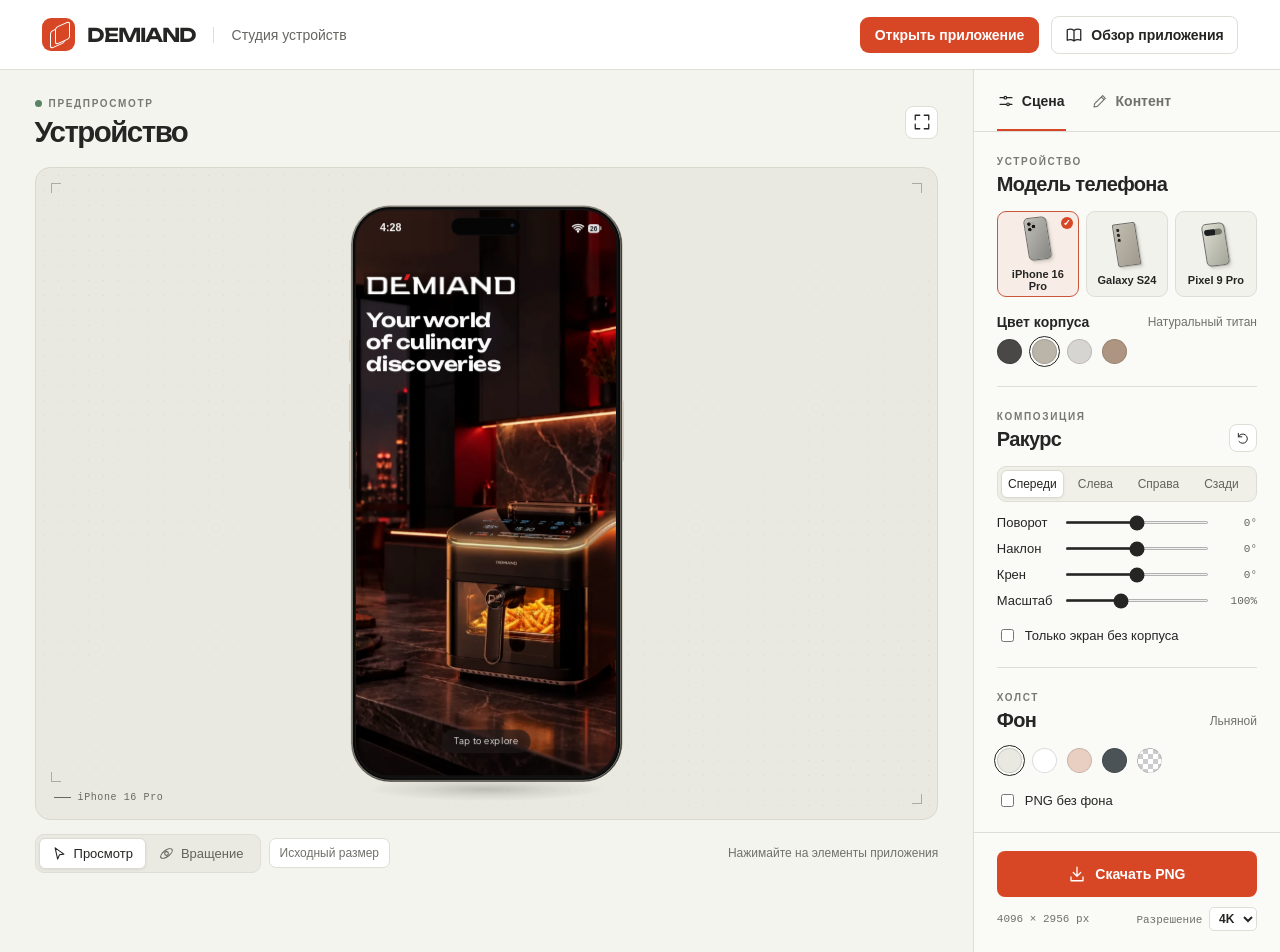
==== commit 0aa75e9c: "Refine studio controls, transparent exports, camera layout and Android rear finishes" ====
--- a/index.html
+++ b/index.html
@@ -1,16 +1,16 @@
 <!doctype html>
 <html lang="ru">
-<head><meta charset="utf-8"><meta name="viewport" content="width=device-width, initial-scale=1, viewport-fit=cover"><meta name="theme-color" content="#f7f7f5"><title>DEMIAND — Device Studio</title><link rel="stylesheet" href="studio.css"><link rel="stylesheet" href="app.css"><link rel="manifest" href="manifest.webmanifest"><link rel="apple-touch-icon" href="assets/app-icon-192.png"><meta name="apple-mobile-web-app-capable" content="yes"><meta name="apple-mobile-web-app-status-bar-style" content="black-translucent"><meta name="apple-mobile-web-app-title" content="DEMIAND"><link rel="stylesheet" href="app-mode.css"></head>
+<head><meta charset="utf-8"><meta name="viewport" content="width=device-width, initial-scale=1, viewport-fit=cover"><meta name="theme-color" content="#f7f7f5"><title>DEMIAND — Студия устройств</title><link rel="stylesheet" href="studio.css"><link rel="stylesheet" href="app.css"><link rel="manifest" href="manifest.webmanifest"><link rel="apple-touch-icon" href="assets/app-icon-192.png"><meta name="apple-mobile-web-app-capable" content="yes"><meta name="apple-mobile-web-app-status-bar-style" content="black-translucent"><meta name="apple-mobile-web-app-title" content="DEMIAND"><link rel="stylesheet" href="app-mode.css"></head>
 <body>
-<header class="top"><div class="brand"><i class="brandmark"></i><strong>DEMIAND</strong><span class="workspace-title">Device Studio</span></div><a class="launch-app" href="app.html">Открыть приложение</a><button class="guide-link" id="guide"><i data-icon="book"></i> App guide</button></header>
-<main class="workspace"><section class="preview-pane"><div class="view-head"><div><div class="eyebrow"><span class="signal-dot"></span>LIVE WORKSPACE</div><h1>Device preview</h1></div><button id="expand" title="Expand viewport" aria-label="Expand viewport"><i data-icon="expand"></i></button></div>
+<header class="top"><div class="brand"><i class="brandmark"></i><strong>DEMIAND</strong><span class="workspace-title">Студия устройств</span></div><a class="launch-app" href="app.html">Открыть приложение</a><button class="guide-link" id="guide"><i data-icon="book"></i> Обзор приложения</button></header>
+<main class="workspace"><section class="preview-pane"><div class="view-head"><div><div class="eyebrow"><span class="signal-dot"></span>ПРЕДПРОСМОТР</div><h1>Устройство</h1></div><button id="expand" title="Развернуть превью" aria-label="Развернуть превью"><i data-icon="expand"></i></button></div>
 <div id="stage"><div class="stage-grid"></div><canvas id="hardware" aria-hidden="true"></canvas><div id="phone"><div id="screen" aria-label="DEMIAND app"><div id="app" lang="en"></div></div></div><div class="stage-corner tl"></div><div class="stage-corner tr"></div><div class="stage-corner bl"></div><div class="stage-corner br"></div><div class="stage-label"><span class="tiny-line"></span><span id="model-caption">iPhone 16 Pro</span></div></div>
-<div class="viewport-footer"><div class="mode-switch"><button id="interact"><i data-icon="pointer"></i>Interact</button><button id="orbit"><i data-icon="orbit"></i>Orbit</button></div><button id="read-view" title="Show the app at reading size">Actual size</button><span id="mode-hint">Tap the phone to explore</span></div></section>
-<aside class="inspector"><nav class="inspector-tabs"><button id="scene-tab" class="active"><i data-icon="sliders"></i>Scene</button><button id="edit-tab"><i data-icon="pen"></i>Edit content</button></nav>
-<div class="inspector-body"><div id="scene-panel"><section class="control-group"><div class="eyebrow">HARDWARE</div><h2>Device model</h2><div id="models" class="model-list"></div><div class="setting-title"><label>Finish</label><span id="finish-label"></span></div><div id="finishes" class="swatches"></div></section>
-<section class="control-group"><div class="group-heading"><div><div class="eyebrow">COMPOSITION</div><h2>Camera angle</h2></div><button class="icon-btn" id="reset-angle" aria-label="Reset camera" title="Reset camera"><i data-icon="reset"></i></button></div><div id="presets" class="presets"></div><div id="angles"></div></section>
-<section class="control-group last"><div class="eyebrow">CANVAS</div><div class="setting-title"><h2>Background</h2><span id="bg-label"></span></div><div id="backgrounds" class="swatches"></div></section></div>
-<div id="edit-panel" hidden><div class="eyebrow">ON-SCREEN EDITOR</div><h2>Edit app content</h2><p>Tap text or media on the phone, or choose an item below. Switch to Interact to navigate.</p><label class="form-label" for="items">Screen content</label><select id="items"></select><div id="editor"></div><div class="local-note"><i data-icon="drive"></i>Edits are saved in this browser.</div></div></div>
-<footer class="export-footer"><button id="export"><i data-icon="download"></i><span>Export PNG</span></button><div class="export-meta"><span id="export-size"></span><label>Resolution <select id="quality" aria-label="Export resolution"><option value="2048">2K</option><option value="4096" selected>4K</option><option value="6144">6K</option></select></label></div></footer></aside></main>
-<dialog id="guide-dialog"><header><div class="eyebrow">APP GUIDE</div><button id="close-guide" class="icon-btn" aria-label="Close guide"><i data-icon="close"></i></button></header><h2>Explore DEMIAND</h2><p>Jump to a screen or try a question with the cooking assistant.</p><div id="shortcuts"></div><h3>Ask the assistant</h3><div id="prompts"></div></dialog><div id="notice" role="status"></div>
-<script src="vendor/html2canvas.min.js"></script><script src="icons.js"></script><script src="player.js"></script><script src="app.js"></script><script src="guided.js"></script><script src="texture.js"></script><script src="rear.js"></script><script src="hardware.js"></script><script src="editor.js"></script><script src="studio.js"></script><script src="app-mode.js"></script></body></html>
+<div class="viewport-footer"><div class="mode-switch"><button id="interact"><i data-icon="pointer"></i>Просмотр</button><button id="orbit"><i data-icon="orbit"></i>Вращение</button></div><button id="read-view" title="Показать приложение в исходном размере">Исходный размер</button><span id="mode-hint">Нажимайте на элементы приложения</span></div></section>
+<aside class="inspector"><nav class="inspector-tabs"><button id="scene-tab" class="active"><i data-icon="sliders"></i>Сцена</button><button id="edit-tab"><i data-icon="pen"></i>Контент</button></nav>
+<div class="inspector-body"><div id="scene-panel"><section class="control-group"><div class="eyebrow">УСТРОЙСТВО</div><h2>Модель телефона</h2><div id="models" class="model-list"></div><div class="setting-title"><label>Цвет корпуса</label><span id="finish-label"></span></div><div id="finishes" class="swatches"></div></section>
+<section class="control-group"><div class="group-heading"><div><div class="eyebrow">КОМПОЗИЦИЯ</div><h2>Ракурс</h2></div><button class="icon-btn" id="reset-angle" aria-label="Сбросить ракурс" title="Сбросить ракурс"><i data-icon="reset"></i></button></div><div id="presets" class="presets"></div><div id="angles"></div><label class="angle-row"><span>Масштаб</span><input id="zoom" aria-label="Масштаб" type="range" min="40" max="200" value="100"><output id="zoom-value">100%</output></label><label class="studio-check"><input type="checkbox" id="screen-only"> Только экран без корпуса</label></section>
+<section class="control-group last"><div class="eyebrow">ХОЛСТ</div><div class="setting-title"><h2>Фон</h2><span id="bg-label"></span></div><div id="backgrounds" class="swatches"></div><label class="studio-check"><input type="checkbox" id="transparent-png"> PNG без фона</label></section></div>
+<div id="edit-panel" hidden><div class="eyebrow">РЕДАКТОР</div><h2>Контент приложения</h2><p>Tap text or media on the phone, or choose an item below. Switch to Просмотр to navigate.</p><label class="form-label" for="items">Элементы экрана</label><select id="items"></select><div id="editor"></div><div class="local-note"><i data-icon="drive"></i>Изменения сохраняются в этом браузере.</div></div></div>
+<footer class="export-footer"><button id="export"><i data-icon="download"></i><span>Скачать PNG</span></button><div class="export-meta"><span id="export-size"></span><label>Разрешение <select id="quality" aria-label="Разрешение PNG"><option value="2048">2K</option><option value="4096" selected>4K</option><option value="6144">6K</option></select></label></div></footer></aside></main>
+<dialog id="guide-dialog"><header><div class="eyebrow">ОБЗОР ПРИЛОЖЕНИЯ</div><button id="close-guide" class="icon-btn" aria-label="Закрыть"><i data-icon="close"></i></button></header><h2>Изучите DEMIAND</h2><p>Выберите экран или задайте вопрос кулинарному ассистенту.</p><div id="shortcuts"></div><h3>Спросить ассистента</h3><div id="prompts"></div></dialog><div id="notice" role="status"></div>
+<script src="vendor/html2canvas.min.js"></script><script src="icons.js"></script><script src="player.js"></script><script src="app.js"></script><script src="guided.js"></script><script src="texture.js"></script><script src="rear.js"></script><script src="android-rear.js"></script><script src="hardware.js"></script><script src="editor.js"></script><script src="studio.js"></script><script src="app-mode.js"></script></body></html>
--- a/studio.css
+++ b/studio.css
@@ -3,3 +3,7 @@
 @media(min-width:730px) and (max-height:760px){.control-group{padding:14px 0}.model-card{height:69px}.mini-phone{height:33px;width:18px}.inspector-tabs button{padding:16px 1px}.export-footer{padding-top:12px;padding-bottom:13px}.control-group h2{font-size:18px}.view-head{margin-bottom:12px}#stage{height:calc(100svh - 213px);min-height:365px}}
 @media(max-width:729px){.top{height:54px;padding:0 15px}.brand{gap:8px}.brandmark{width:29px;height:29px}.brand strong{font-size:16px}.workspace-title{font-size:12px;padding-left:11px;margin-left:1px}.guide-link{padding:6px 8px;font-size:12px}.workspace{grid-template-columns:1fr}.preview-pane{padding:15px}.view-head{margin-bottom:9px}.view-head h1{font-size:23px}.view-head .eyebrow{font-size:9px}.viewport-footer{margin-top:9px}#stage{height:min(65svh,660px);min-height:310px}.inspector{border-left:0;border-top:1px solid var(--border)}.inspector-tabs button{padding:15px 0}.inspector-body{padding:0 18px}.control-group{padding:16px 0}#scene-panel{display:grid;grid-template-columns:1fr 1fr;column-gap:20px}.control-group.last{grid-column:1/-1}.export-footer{padding:15px 18px}.model-card{height:73px}.inspector-tabs{padding:0 18px}.export-meta{justify-content:center;gap:12px}}@media(max-width:510px){#scene-panel{display:block}.stage-label{font-size:9px}.control-group{padding:16px 0}.mode-switch button{padding:6px 10px}#mode-hint{font-size:11px}.brand strong{font-size:14px}.workspace-title{padding-left:8px}.guide-link .ico{width:15px}.inspector-tabs{justify-content:space-around}.swatches{gap:14px}}
 #read-view{border:1px solid var(--border);border-radius:7px;background:white;padding:7px 10px;font-size:12px;color:var(--muted);margin-right:auto}#read-view.active{color:var(--accent);border-color:var(--accent)}#quality{border:1px solid var(--border);border-radius:5px;padding:3px 5px;color:var(--ink);background:white;font:600 12px Arial}.reading #stage{min-height:940px;height:940px}.reading .preview-pane{overflow-x:clip}.reading .view-head{position:sticky;top:0;background:#f4f4ef;z-index:2;padding:5px 0}.reading .viewport-footer{position:sticky;bottom:0;z-index:8;background:#f4f4ef;padding:8px 0}.reading .inspector{align-self:start;position:sticky;top:0}.viewport-footer{flex-wrap:wrap;gap:8px}#mode-hint{margin-left:auto}@media(max-width:510px){.reading #stage{min-height:850px;height:850px}#mode-hint{flex:1;text-align:right}}
+
+.studio-check{display:flex;align-items:center;gap:8px;font-size:13px;margin-top:18px;cursor:pointer}.studio-check input{accent-color:#d74726}
+
+#stage.checker{background-image:conic-gradient(#ddd 25%,transparent 0 50%,#ddd 0 75%,transparent 0);background-size:20px 20px}#stage.checker .stage-grid{display:none}#stage.screen-flat .island{visibility:hidden}
--- a/app-mode.css
+++ b/app-mode.css
@@ -25,3 +25,4 @@
 
 .app-full:has(#app:not(.page-welcome)) .install-app{display:none}
 .app-full .guide-arrows{margin-bottom:max(20px,env(safe-area-inset-bottom))}
+.app-full{height:var(--app-height,100dvh)}
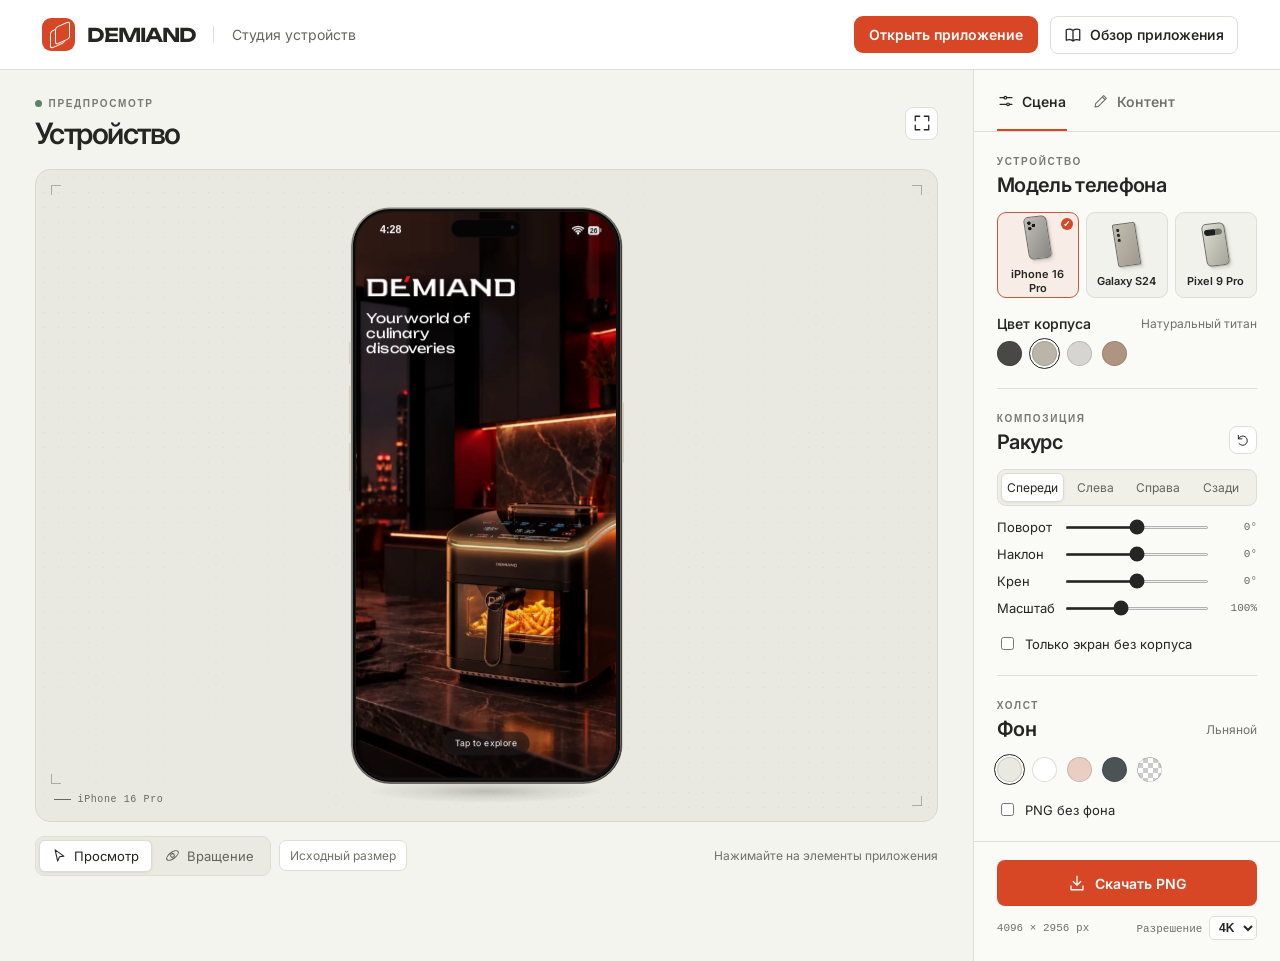
==== commit 7a4041e6: "Apply Inter and Unbounded typography from supplied design specification" ====
--- a/index.html
+++ b/index.html
@@ -1,6 +1,6 @@
 <!doctype html>
 <html lang="ru">
-<head><meta charset="utf-8"><meta name="viewport" content="width=device-width, initial-scale=1, viewport-fit=cover"><meta name="theme-color" content="#f7f7f5"><title>DEMIAND — Студия устройств</title><link rel="stylesheet" href="studio.css"><link rel="stylesheet" href="app.css"><link rel="manifest" href="manifest.webmanifest"><link rel="apple-touch-icon" href="assets/app-icon-192.png"><meta name="apple-mobile-web-app-capable" content="yes"><meta name="apple-mobile-web-app-status-bar-style" content="black-translucent"><meta name="apple-mobile-web-app-title" content="DEMIAND"><link rel="stylesheet" href="app-mode.css"></head>
+<head><meta charset="utf-8"><meta name="viewport" content="width=device-width, initial-scale=1, viewport-fit=cover"><meta name="theme-color" content="#f7f7f5"><title>DEMIAND — Студия устройств</title><link rel="stylesheet" href="studio.css"><link rel="stylesheet" href="app.css?v=5"><link rel="manifest" href="manifest.webmanifest"><link rel="apple-touch-icon" href="assets/app-icon-192.png"><meta name="apple-mobile-web-app-capable" content="yes"><meta name="apple-mobile-web-app-status-bar-style" content="black-translucent"><meta name="apple-mobile-web-app-title" content="DEMIAND"><link rel="stylesheet" href="app-mode.css?v=4"><link rel="preload" href="assets/inter-full.woff2" as="font" type="font/woff2" crossorigin><link rel="preload" href="assets/unbounded-full.woff2" as="font" type="font/woff2" crossorigin><link rel="stylesheet" href="typography.css?v=5"></head>
 <body>
 <header class="top"><div class="brand"><i class="brandmark"></i><strong>DEMIAND</strong><span class="workspace-title">Студия устройств</span></div><a class="launch-app" href="app.html">Открыть приложение</a><button class="guide-link" id="guide"><i data-icon="book"></i> Обзор приложения</button></header>
 <main class="workspace"><section class="preview-pane"><div class="view-head"><div><div class="eyebrow"><span class="signal-dot"></span>ПРЕДПРОСМОТР</div><h1>Устройство</h1></div><button id="expand" title="Развернуть превью" aria-label="Развернуть превью"><i data-icon="expand"></i></button></div>
@@ -13,4 +13,4 @@
 <div id="edit-panel" hidden><div class="eyebrow">РЕДАКТОР</div><h2>Контент приложения</h2><p>Tap text or media on the phone, or choose an item below. Switch to Просмотр to navigate.</p><label class="form-label" for="items">Элементы экрана</label><select id="items"></select><div id="editor"></div><div class="local-note"><i data-icon="drive"></i>Изменения сохраняются в этом браузере.</div></div></div>
 <footer class="export-footer"><button id="export"><i data-icon="download"></i><span>Скачать PNG</span></button><div class="export-meta"><span id="export-size"></span><label>Разрешение <select id="quality" aria-label="Разрешение PNG"><option value="2048">2K</option><option value="4096" selected>4K</option><option value="6144">6K</option></select></label></div></footer></aside></main>
 <dialog id="guide-dialog"><header><div class="eyebrow">ОБЗОР ПРИЛОЖЕНИЯ</div><button id="close-guide" class="icon-btn" aria-label="Закрыть"><i data-icon="close"></i></button></header><h2>Изучите DEMIAND</h2><p>Выберите экран или задайте вопрос кулинарному ассистенту.</p><div id="shortcuts"></div><h3>Спросить ассистента</h3><div id="prompts"></div></dialog><div id="notice" role="status"></div>
-<script src="vendor/html2canvas.min.js"></script><script src="icons.js"></script><script src="player.js"></script><script src="app.js"></script><script src="guided.js"></script><script src="texture.js"></script><script src="rear.js"></script><script src="android-rear.js"></script><script src="hardware.js"></script><script src="editor.js"></script><script src="studio.js"></script><script src="app-mode.js"></script></body></html>
+<script src="vendor/html2canvas.min.js"></script><script src="icons.js"></script><script src="player.js"></script><script src="app.js?v=3"></script><script src="guided.js"></script><script src="texture.js"></script><script src="rear.js"></script><script src="android-rear.js"></script><script src="hardware.js"></script><script src="editor.js"></script><script src="studio.js"></script><script src="app-mode.js?v=4"></script></body></html>
--- a/app.css
+++ b/app.css
@@ -1,4 +1,4 @@
-.app-root{position:relative;width:100%;height:100%;display:flex;flex-direction:column;overflow:hidden;background:#191919;color:#fcfcfc;font:16px/1.45 Montserrat,Arial,sans-serif;--red:#f21e29;--panel:#242424;--muted-app:#a9a9a9}.app-root *{scrollbar-width:none}.app-root ::-webkit-scrollbar{display:none}.app-root h2,.app-root h3,.app-root h4,.app-root h1{font-family:Unbounded,Arial,sans-serif;letter-spacing:-.5px;font-weight:650;color:inherit}.app-root h2{font-size:21px;line-height:1.28;margin:8px 0 12px}.app-root h3{font-size:16px;line-height:1.4;margin:7px 0}.app-root b,.app-root strong{font-weight:650}.app-root button{color:inherit;font:inherit}.app-root button:hover{filter:brightness(1.12)}.app-root button:focus-visible,.app-root input:focus-visible{outline-color:#f99}.app-root img,.app-root video{display:block}.app-root .ico{width:22px;height:22px}.app-root p{margin:10px 0}.app-root small{font-size:13px;color:#b8b8b8}.app-root .logo{width:146px;height:auto;object-fit:contain}.statusbar{position:relative;z-index:5;height:54px;flex-shrink:0;display:flex;justify-content:space-between;align-items:center;padding:0 25px 0 36px;font:600 16px -apple-system,Arial,sans-serif;pointer-events:none}.status-right{display:flex;gap:5px;align-items:center}.status-right .ico{width:20px;stroke-width:2.4}.battery{position:relative;font:700 10px Arial;color:#191919;background:#e3e3e3;border-radius:4px;padding:1px 3px}.battery:after{content:'';position:absolute;width:2px;height:6px;right:-3px;top:3px;background:#aaa;border-radius:2px}.island{width:105px;height:27px;border-radius:22px;background:#050505;position:absolute;left:50%;top:11px;transform:translateX(-50%);border:1px solid #161616}.island:after{content:'';position:absolute;right:8px;top:8px;width:7px;height:7px;border-radius:50%;background:radial-gradient(circle at 40% 30%,#32445b,#090b11 58%)}.android .island{width:13px;height:13px;top:13px}.android .island:after{right:3px;top:3px;width:5px;height:5px}.appscroll{flex:1;min-height:0;overflow:auto;overscroll-behavior:contain;padding-bottom:100px}.appnav{position:absolute;z-index:6;bottom:20px;left:14px;right:14px;display:flex;align-items:stretch;padding:4px;background:rgba(22,22,22,.97);border-radius:24px;border:1px solid #373737;box-shadow:0 4px 18px #0005;height:65px}.appnav button{min-width:0;flex:1;display:flex;flex-direction:column;align-items:center;justify-content:center;gap:3px;padding:3px 0;border-radius:17px}.appnav img,.appnav video{height:21px;width:24px;object-fit:contain}.appnav button.selected{background:linear-gradient(130deg,#555,#727272 58%,#494949)}.appnav small{font:600 11px Montserrat,Arial;color:#a5a5a5}.appnav .selected small{color:white}.app-brand{display:flex;height:92px;align-items:center;justify-content:space-between;padding:6px 15px 12px}.profile-button{background:linear-gradient(155deg,#636363,#282828 42%,#272727 64%,#505050);border:1px solid #545454;border-radius:14px;display:grid;justify-items:center;padding:5px}.profile-button .ico{background:#242424;border-radius:12px;width:42px;height:40px;padding:6px;fill:white;stroke:none}.profile-button small{color:#fff;font-weight:650;font-size:11px}.sticky-search{background:#191919;position:sticky;top:0;z-index:3;padding:10px 15px 11px;border-bottom:1px solid #2b2b2b}.appliances{display:flex;background:#2c2c2c;border-radius:7px;margin-bottom:9px}.appliances button{flex:1;padding:3px;min-height:52px;display:flex;flex-direction:column;align-items:center;justify-content:center;gap:2px;font-size:13px;border:1px solid transparent;border-radius:7px}.appliances img,.appliances video{height:21px;width:28px;object-fit:contain}.appliances .selected{background:linear-gradient(145deg,#4d4d4d,#6c6c6c 36%,#424242 66%,#656565);border-color:#aaa}.in-search,.composer,.sheet-form{display:flex;align-items:center;gap:10px;padding:0 14px;border-radius:30px;background:#242424}.in-search{height:39px;color:#aaa}.in-search input,.composer input,.sheet-form input{min-width:0;flex:1;background:none;border:0;color:white;font:550 16px Montserrat,Arial;width:100%;height:100%}.in-search button{padding:0}.in-search .ico{width:20px}.filter-rail,.rail,.feed-tabs,.option-cloud{display:flex;align-items:center;gap:7px}.filter-rail,.rail,.feed-tabs{overflow-x:auto;overscroll-behavior-x:contain}.filter-rail{margin:13px -15px 0;padding:0 15px}.filter-rail button,.option-cloud button,.feed-tabs button{display:flex;align-items:center;justify-content:center;gap:6px;white-space:nowrap;background:#252525;border-radius:24px;padding:8px 12px;color:#c5c5c5;font-size:14px;font-weight:600}.filter-rail .ico{width:18px;height:18px}.filter-rail .ico:has(path[d^="M6 3"]){color:#f82d38;fill:#f82d38}.filter-rail .chosen,.option-cloud .chosen{background:#ec2631;color:white}.video-shelf{background:#242424;border-radius:14px;margin:18px 0;padding:12px 0 16px}.video-shelf header{display:flex;justify-content:space-between;align-items:center;padding:0 15px 8px;gap:8px}.video-shelf h3{max-width:198px}.fresh{font-size:12px;font-weight:700;white-space:nowrap;color:#fff2dc;background:linear-gradient(125deg,#a55212,#cf6335,#a41622);padding:4px 8px;border:1px solid #ed9a44;border-radius:6px;box-shadow:0 0 6px #e7a13988}.rail{padding:0 15px;align-items:stretch}.video-tile{position:relative;flex:0 0 157px;height:245px;border-radius:12px;overflow:hidden}.cover-button,.inline-video{padding:0;position:relative;display:block;width:100%;height:100%;text-align:left}.cover-button img,.cover-button video,.inline-video img,.inline-video video{width:100%;height:100%;object-fit:cover}.cover-button:after{content:'';position:absolute;inset:0;background:linear-gradient(transparent 40%,#000c)}.cover-button strong{position:absolute;z-index:1;bottom:10px;left:9px;right:9px;font-size:14px}.bookmark{position:absolute;right:7px;top:8px;background:#1717176b;border-radius:5px;padding:2px}.bookmark .ico{width:17px}.saved{color:#ff464c!important}.recipe-grid,.device-grid,.accessories{display:grid;grid-template-columns:1fr 1fr;gap:8px}.recipe-tile,.device-tile,.accessories button{padding:0 0 10px;text-align:left;background:#242424;border-radius:13px;overflow:hidden;min-width:0}.recipe-tile img,.recipe-tile video{width:100%;height:137px;object-fit:cover}.recipe-tile strong,.recipe-tile small{display:block;margin:6px 9px;font-size:14px}.recipe-tile small .ico,.detail-title small .ico{width:14px;height:14px}.promo{display:flex;gap:10px;align-items:center;border-radius:9px;background:#393939;padding:9px;margin:14px;text-align:left}.promo img{width:66px}.promo p{font-size:12px}.promo strong{display:block;background:white;color:#222;text-align:center;padding:5px;border-radius:7px;font-size:13px}.empty,.chat-intro{text-align:center;display:flex;flex-direction:column;align-items:center;justify-content:center;padding:22px 17px}.empty.tall{min-height:530px}.empty>.ico,.empty .avatar.big{width:56px;height:56px;padding:16px;background:#333;border-radius:50%;margin-bottom:12px}.empty p{color:#aaa}.empty>img{width:160px}.app-root .white-btn,.app-root .red-btn,.app-root .outline-btn{width:100%;padding:16px 9px;border-radius:13px;text-align:center;font-weight:650;line-height:1.2;margin:6px 0}.app-root .white-btn{background:#fff;color:#191919}.app-root .red-btn{background:var(--red);color:white}.app-root .outline-btn{border:1px solid #666;color:white}.demi-head,.app-header{display:flex;align-items:center;justify-content:space-between;flex-shrink:0;padding:12px 15px;border-bottom:1px solid #2c2c2c;min-height:59px}.demi-head{text-align:center;padding:13px 15px 17px}.demi-head h2{margin:0;font:750 25px Montserrat,Arial}.demi-head small{font-size:13px;letter-spacing:.7px}.demi-head button,.over-controls button,.story-title button{display:grid;place-items:center;width:52px;height:52px;border-radius:15px;background:#2b2b2b}.demi-head button:first-child{border-radius:50%;color:#898989}.feed-tabs{margin:14px;background:#222;border-radius:30px;padding:3px;gap:0}.feed-tabs button{background:none;padding:8px 9px;font-size:12px;color:white;flex:1}.feed-tabs .selected{background:#3b3b3b;border:1px solid #626262}.post{padding:16px 15px;border-bottom:1px solid #2d2d2d}.post header,.post footer{display:flex;align-items:center;gap:8px}.post header div{flex:1}.post header b,.post header small{display:block;font-size:13px}.post p{white-space:pre-line}.avatar{width:39px;height:39px;display:grid;place-items:center;border-radius:50%;background:#333;color:#888}.avatar .ico{width:18px}.post header button{padding:5px;color:#b5b5b5}.post header .ico{width:17px}.post header .follow{background:var(--red);color:#fff;padding:8px;border-radius:7px}.post .muted{color:#bbb;font-size:13px;padding:0}.post-photo{width:calc(100% + 30px);margin:12px -15px 5px;max-height:620px;object-fit:cover}.post footer button{font-size:13px;padding:5px 1px}.post .save-post{margin-left:auto}.liked{color:#ff424a!important}.post footer .ico{width:18px}.app-header h2{flex:1;margin:0 12px;min-width:0;font-size:20px}.app-header .logo{max-width:156px}.app-header>button{padding:4px}.over-controls{position:absolute;top:60px;left:15px;right:15px;display:flex;justify-content:space-between;z-index:4;pointer-events:none}.over-controls button,.story-title button{background:#555b;pointer-events:auto}.over-controls.right{justify-content:flex-end}.page-recipe>.statusbar,.page-video>.statusbar,.page-welcome>.statusbar{position:absolute;inset:0 0 auto}.recipe-hero{width:100%;height:435px;object-fit:cover}.detail-title,.center{text-align:center}.detail-title{padding:18px;background:#242424}.detail-title h2{font-size:23px}.app-card,.step-card{background:#303030;padding:15px;border-radius:12px;margin:10px 0}.nutrition{display:flex;flex-wrap:wrap;gap:7px;text-align:center}.nutrition div{flex:1;font-size:12px;color:#bbb}.nutrition b{display:block;margin:7px 0;color:white;font-size:16px}.nutrition small{width:100%}.ingredient{display:flex;align-items:center;gap:6px;margin:10px 0}.ingredient span{flex:1;border-bottom:2px dotted #555}.ingredient input{width:23px;height:23px;accent-color:#e62630}.portions,.detail-actions,.bottom-actions{display:flex;gap:5px}.portions button{flex:1;border:1px solid #555;border-radius:8px;padding:8px;font-size:14px}.portions .selected{background:white;color:#222}.padded{padding:0 15px}.accessories{padding:0 15px}.accessories img{width:100%;height:150px;object-fit:cover}.accessories b{display:block;padding:7px}.step-card{padding:0;overflow:hidden}.step-card img,.step-card video,.cook-photo{width:100%;height:245px;object-fit:cover}.step-card div{padding:15px}.detail-actions{position:absolute;bottom:92px;left:15px;right:15px;z-index:4}.detail-actions button{flex:1;background:#383838ed;border-radius:8px;padding:8px;font-size:13px;font-weight:600}.detail-actions .ico{width:15px}.detail-scroll{padding-bottom:155px}.inline-video{height:290px}.inline-video>span{position:absolute;top:50%;left:50%;transform:translate(-50%,-50%);background:var(--red);padding:14px;border-radius:50%}.bottom-actions{padding:10px 15px 30px;flex-direction:column;flex-shrink:0}.bottom-actions button{margin:0!important}.story-video{position:absolute;inset:0;width:100%;height:100%;object-fit:cover;background:#101010}.story-title{position:absolute;top:60px;left:15px;right:15px;display:flex;gap:12px;align-items:center;text-shadow:0 1px 7px #000}.story-title button{flex:none}.device-grid{padding:0 15px;gap:10px}.device-tile{text-align:center;padding:15px 6px;display:flex;align-items:center;flex-direction:column;justify-content:center;gap:8px}.device-tile img,.device-tile video{width:110px;height:125px;object-fit:contain}.device-tile b{font-size:15px}.page-remote .in-search,.page-shop .in-search{margin-bottom:14px}.product-hero,.setup-photo{width:100%;height:270px;object-fit:contain}.setup-scroll{padding:35px 8px 10px}.app-root ol{padding-left:30px}.app-root li{padding:3px 3px 3px 2px;color:#ccc}.pair-device{display:grid;grid-template-columns:65px 1fr;align-items:center;width:95%;background:#2b2b2b;border-radius:11px;padding:12px;margin:12px auto}.pair-device img{width:50px;grid-row:span 2}.pair-device small{grid-column:2}.chat-intro{flex:1;gap:9px;padding:20px 30px 50px}.chat-intro .logo{margin-bottom:10px}.chat-intro h3{font-size:17px;line-height:1.5}.chat-intro p{font-weight:600;margin:5px}.composer{margin:10px 15px 37px;padding:5px 10px 5px 16px;height:47px;flex-shrink:0;background:#303030}.composer button,.sheet-form button{padding:4px;color:#bbb}.chat-thread{padding:10px 16px 0;display:flex;flex-direction:column;justify-content:safe flex-end;align-items:flex-start;gap:8px}.bubble{max-width:89%;padding:12px 14px;margin-left:25px;background:#2a2a2a;border-radius:20px 20px 20px 4px;white-space:pre-line;flex-shrink:0}.bubble.mine{align-self:flex-end;margin:0;background:#572327;border-radius:20px 20px 4px 20px}.rating{font-size:13px;color:#ccc;margin:0 0 5px 25px}.rating button{padding:4px 8px;background:#303030;border-radius:6px;margin-left:5px}.welcome{position:absolute;inset:0;width:100%;height:100%;text-align:left;overflow:hidden}.welcome .splash-bg{position:absolute;inset:0;width:100%;height:100%;object-fit:cover}.welcome .splash-logo{position:absolute;top:11.3%;left:4%;width:57%;height:auto}.welcome h2{position:absolute;left:4%;top:17.5%;font-size:29px;line-height:1.14;margin:0;font-weight:650}.welcome-cta{position:absolute;bottom:4%;left:50%;transform:translateX(-50%);font-size:13px;letter-spacing:.3px;border-radius:20px;padding:8px 19px;background:#1e1918ab;white-space:nowrap}.sheet-overlay{position:absolute;inset:0;z-index:12;background:#0009;display:flex;align-items:flex-end}.app-sheet{width:100%;max-height:84%;overflow:auto;background:linear-gradient(#292929,#161616);padding:12px 15px 34px;border-radius:30px 30px 0 0}.sheet-handle{height:4px;width:83px;border-radius:4px;background:#777;margin:0 auto 16px}.app-sheet header,.bag-row{display:flex;align-items:center;justify-content:space-between}.app-sheet header button .ico{width:18px}.option-cloud{flex-wrap:wrap;margin:14px 0 27px}.option-cloud button{border:1px solid #555}.time-range{margin:12px 0 24px}.time-range output{display:block}.time-range input{width:100%;accent-color:var(--red)}.sheet-row,.bag-row{display:flex;justify-content:space-between;text-align:left;width:100%;padding:12px 2px;border-bottom:1px solid #393939}.comment-list{min-height:275px;max-height:400px;overflow:auto}.comment-list .empty{min-height:270px}.sheet-form{height:43px}.app-sheet textarea{width:100%;min-height:110px;background:#333;color:white;border:1px solid #555;padding:10px;border-radius:8px}.editing #app [data-key]:hover{outline:2px solid #ffac70;outline-offset:1px;cursor:crosshair}.editing #app [data-key].picked{outline:2px dashed #ff9568;outline-offset:-2px}.editing #app video{pointer-events:auto}.page-cooking .appscroll,.page-setup .appscroll{padding-bottom:10px}
+.app-root{position:relative;width:100%;height:100%;display:flex;flex-direction:column;overflow:hidden;background:#191919;color:#fcfcfc;font:16px/1.45 Inter,Arial,sans-serif;--red:#f21e29;--panel:#242424;--muted-app:#a9a9a9}.app-root *{scrollbar-width:none}.app-root ::-webkit-scrollbar{display:none}.app-root h2,.app-root h3,.app-root h4,.app-root h1{font-family:Unbounded,Arial,sans-serif;letter-spacing:-.5px;font-weight:650;color:inherit}.app-root h2{font-size:21px;line-height:1.28;margin:8px 0 12px}.app-root h3{font-size:16px;line-height:1.4;margin:7px 0}.app-root b,.app-root strong{font-weight:650}.app-root button{color:inherit;font:inherit}.app-root button:hover{filter:brightness(1.12)}.app-root button:focus-visible,.app-root input:focus-visible{outline-color:#f99}.app-root img,.app-root video{display:block}.app-root .ico{width:22px;height:22px}.app-root p{margin:10px 0}.app-root small{font-size:13px;color:#b8b8b8}.app-root .logo{width:146px;height:auto;object-fit:contain}.statusbar{position:relative;z-index:5;height:54px;flex-shrink:0;display:flex;justify-content:space-between;align-items:center;padding:0 25px 0 36px;font:600 16px -apple-system,Arial,sans-serif;pointer-events:none}.status-right{display:flex;gap:5px;align-items:center}.status-right .ico{width:20px;stroke-width:2.4}.battery{position:relative;font:700 10px Arial;color:#191919;background:#e3e3e3;border-radius:4px;padding:1px 3px}.battery:after{content:'';position:absolute;width:2px;height:6px;right:-3px;top:3px;background:#aaa;border-radius:2px}.island{width:105px;height:27px;border-radius:22px;background:#050505;position:absolute;left:50%;top:11px;transform:translateX(-50%);border:1px solid #161616}.island:after{content:'';position:absolute;right:8px;top:8px;width:7px;height:7px;border-radius:50%;background:radial-gradient(circle at 40% 30%,#32445b,#090b11 58%)}.android .island{width:13px;height:13px;top:13px}.android .island:after{right:3px;top:3px;width:5px;height:5px}.appscroll{flex:1;min-height:0;overflow:auto;overscroll-behavior:contain;padding-bottom:100px}.appnav{position:absolute;z-index:6;bottom:20px;left:14px;right:14px;display:flex;align-items:stretch;padding:4px;background:rgba(22,22,22,.97);border-radius:24px;border:1px solid #373737;box-shadow:0 4px 18px #0005;height:65px}.appnav button{min-width:0;flex:1;display:flex;flex-direction:column;align-items:center;justify-content:center;gap:3px;padding:3px 0;border-radius:17px}.appnav img,.appnav video{height:21px;width:24px;object-fit:contain}.appnav button.selected{background:linear-gradient(130deg,#555,#727272 58%,#494949)}.appnav small{font:600 11px Inter,Arial;color:#a5a5a5}.appnav .selected small{color:white}.app-brand{display:flex;height:92px;align-items:center;justify-content:space-between;padding:6px 15px 12px}.profile-button{background:linear-gradient(155deg,#636363,#282828 42%,#272727 64%,#505050);border:1px solid #545454;border-radius:14px;display:grid;justify-items:center;padding:5px}.profile-button .ico{background:#242424;border-radius:12px;width:42px;height:40px;padding:6px;fill:white;stroke:none}.profile-button small{color:#fff;font-weight:650;font-size:11px}.sticky-search{background:#191919;position:sticky;top:0;z-index:3;padding:10px 15px 11px;border-bottom:1px solid #2b2b2b}.appliances{display:flex;background:#2c2c2c;border-radius:7px;margin-bottom:9px}.appliances button{flex:1;padding:3px;min-height:52px;display:flex;flex-direction:column;align-items:center;justify-content:center;gap:2px;font-size:13px;border:1px solid transparent;border-radius:7px}.appliances img,.appliances video{height:21px;width:28px;object-fit:contain}.appliances .selected{background:linear-gradient(145deg,#4d4d4d,#6c6c6c 36%,#424242 66%,#656565);border-color:#aaa}.in-search,.composer,.sheet-form{display:flex;align-items:center;gap:10px;padding:0 14px;border-radius:30px;background:#242424}.in-search{height:39px;color:#aaa}.in-search input,.composer input,.sheet-form input{min-width:0;flex:1;background:none;border:0;color:white;font:550 16px Inter,Arial;width:100%;height:100%}.in-search button{padding:0}.in-search .ico{width:20px}.filter-rail,.rail,.feed-tabs,.option-cloud{display:flex;align-items:center;gap:7px}.filter-rail,.rail,.feed-tabs{overflow-x:auto;overscroll-behavior-x:contain}.filter-rail{margin:13px -15px 0;padding:0 15px}.filter-rail button,.option-cloud button,.feed-tabs button{display:flex;align-items:center;justify-content:center;gap:6px;white-space:nowrap;background:#252525;border-radius:24px;padding:8px 12px;color:#c5c5c5;font-size:14px;font-weight:600}.filter-rail .ico{width:18px;height:18px}.filter-rail .ico:has(path[d^="M6 3"]){color:#f82d38;fill:#f82d38}.filter-rail .chosen,.option-cloud .chosen{background:#ec2631;color:white}.video-shelf{background:#242424;border-radius:14px;margin:18px 0;padding:12px 0 16px}.video-shelf header{display:flex;justify-content:space-between;align-items:center;padding:0 15px 8px;gap:8px}.video-shelf h3{max-width:198px}.fresh{font-size:12px;font-weight:700;white-space:nowrap;color:#fff2dc;background:linear-gradient(125deg,#a55212,#cf6335,#a41622);padding:4px 8px;border:1px solid #ed9a44;border-radius:6px;box-shadow:0 0 6px #e7a13988}.rail{padding:0 15px;align-items:stretch}.video-tile{position:relative;flex:0 0 157px;height:245px;border-radius:12px;overflow:hidden}.cover-button,.inline-video{padding:0;position:relative;display:block;width:100%;height:100%;text-align:left}.cover-button img,.cover-button video,.inline-video img,.inline-video video{width:100%;height:100%;object-fit:cover}.cover-button:after{content:'';position:absolute;inset:0;background:linear-gradient(transparent 40%,#000c)}.cover-button strong{position:absolute;z-index:1;bottom:10px;left:9px;right:9px;font-size:14px}.bookmark{position:absolute;right:7px;top:8px;background:#1717176b;border-radius:5px;padding:2px}.bookmark .ico{width:17px}.saved{color:#ff464c!important}.recipe-grid,.device-grid,.accessories{display:grid;grid-template-columns:1fr 1fr;gap:8px}.recipe-tile,.device-tile,.accessories button{padding:0 0 10px;text-align:left;background:#242424;border-radius:13px;overflow:hidden;min-width:0}.recipe-tile img,.recipe-tile video{width:100%;height:137px;object-fit:cover}.recipe-tile strong,.recipe-tile small{display:block;margin:6px 9px;font-size:14px}.recipe-tile small .ico,.detail-title small .ico{width:14px;height:14px}.promo{display:flex;gap:10px;align-items:center;border-radius:9px;background:#393939;padding:9px;margin:14px;text-align:left}.promo img{width:66px}.promo p{font-size:12px}.promo strong{display:block;background:white;color:#222;text-align:center;padding:5px;border-radius:7px;font-size:13px}.empty,.chat-intro{text-align:center;display:flex;flex-direction:column;align-items:center;justify-content:center;padding:22px 17px}.empty.tall{min-height:530px}.empty>.ico,.empty .avatar.big{width:56px;height:56px;padding:16px;background:#333;border-radius:50%;margin-bottom:12px}.empty p{color:#aaa}.empty>img{width:160px}.app-root .white-btn,.app-root .red-btn,.app-root .outline-btn{width:100%;padding:16px 9px;border-radius:13px;text-align:center;font-weight:650;line-height:1.2;margin:6px 0}.app-root .white-btn{background:#fff;color:#191919}.app-root .red-btn{background:var(--red);color:white}.app-root .outline-btn{border:1px solid #666;color:white}.demi-head,.app-header{display:flex;align-items:center;justify-content:space-between;flex-shrink:0;padding:12px 15px;border-bottom:1px solid #2c2c2c;min-height:59px}.demi-head{text-align:center;padding:13px 15px 17px}.demi-head h2{margin:0;font:750 25px Inter,Arial}.demi-head small{font-size:13px;letter-spacing:.7px}.demi-head button,.over-controls button,.story-title button{display:grid;place-items:center;width:52px;height:52px;border-radius:15px;background:#2b2b2b}.demi-head button:first-child{border-radius:50%;color:#898989}.feed-tabs{margin:14px;background:#222;border-radius:30px;padding:3px;gap:0}.feed-tabs button{background:none;padding:8px 9px;font-size:12px;color:white;flex:1}.feed-tabs .selected{background:#3b3b3b;border:1px solid #626262}.post{padding:16px 15px;border-bottom:1px solid #2d2d2d}.post header,.post footer{display:flex;align-items:center;gap:8px}.post header div{flex:1}.post header b,.post header small{display:block;font-size:13px}.post p{white-space:pre-line}.avatar{width:39px;height:39px;display:grid;place-items:center;border-radius:50%;background:#333;color:#888}.avatar .ico{width:18px}.post header button{padding:5px;color:#b5b5b5}.post header .ico{width:17px}.post header .follow{background:var(--red);color:#fff;padding:8px;border-radius:7px}.post .muted{color:#bbb;font-size:13px;padding:0}.post-photo{width:calc(100% + 30px);margin:12px -15px 5px;max-height:620px;object-fit:cover}.post footer button{font-size:13px;padding:5px 1px}.post .save-post{margin-left:auto}.liked{color:#ff424a!important}.post footer .ico{width:18px}.app-header h2{flex:1;margin:0 12px;min-width:0;font-size:20px}.app-header .logo{max-width:156px}.app-header>button{padding:4px}.over-controls{position:absolute;top:60px;left:15px;right:15px;display:flex;justify-content:space-between;z-index:4;pointer-events:none}.over-controls button,.story-title button{background:#555b;pointer-events:auto}.over-controls.right{justify-content:flex-end}.page-recipe>.statusbar,.page-video>.statusbar,.page-welcome>.statusbar{position:absolute;inset:0 0 auto}.recipe-hero{width:100%;height:435px;object-fit:cover}.detail-title,.center{text-align:center}.detail-title{padding:18px;background:#242424}.detail-title h2{font-size:23px}.app-card,.step-card{background:#303030;padding:15px;border-radius:12px;margin:10px 0}.nutrition{display:flex;flex-wrap:wrap;gap:7px;text-align:center}.nutrition div{flex:1;font-size:12px;color:#bbb}.nutrition b{display:block;margin:7px 0;color:white;font-size:16px}.nutrition small{width:100%}.ingredient{display:flex;align-items:center;gap:6px;margin:10px 0}.ingredient span{flex:1;border-bottom:2px dotted #555}.ingredient input{width:23px;height:23px;accent-color:#e62630}.portions,.detail-actions,.bottom-actions{display:flex;gap:5px}.portions button{flex:1;border:1px solid #555;border-radius:8px;padding:8px;font-size:14px}.portions .selected{background:white;color:#222}.padded{padding:0 15px}.accessories{padding:0 15px}.accessories img{width:100%;height:150px;object-fit:cover}.accessories b{display:block;padding:7px}.step-card{padding:0;overflow:hidden}.step-card img,.step-card video,.cook-photo{width:100%;height:245px;object-fit:cover}.step-card div{padding:15px}.detail-actions{position:absolute;bottom:92px;left:15px;right:15px;z-index:4}.detail-actions button{flex:1;background:#383838ed;border-radius:8px;padding:8px;font-size:13px;font-weight:600}.detail-actions .ico{width:15px}.detail-scroll{padding-bottom:155px}.inline-video{height:290px}.inline-video>span{position:absolute;top:50%;left:50%;transform:translate(-50%,-50%);background:var(--red);padding:14px;border-radius:50%}.bottom-actions{padding:10px 15px 30px;flex-direction:column;flex-shrink:0}.bottom-actions button{margin:0!important}.story-video{position:absolute;inset:0;width:100%;height:100%;object-fit:cover;background:#101010}.story-title{position:absolute;top:60px;left:15px;right:15px;display:flex;gap:12px;align-items:center;text-shadow:0 1px 7px #000}.story-title button{flex:none}.device-grid{padding:0 15px;gap:10px}.device-tile{text-align:center;padding:15px 6px;display:flex;align-items:center;flex-direction:column;justify-content:center;gap:8px}.device-tile img,.device-tile video{width:110px;height:125px;object-fit:contain}.device-tile b{font-size:15px}.page-remote .in-search,.page-shop .in-search{margin-bottom:14px}.product-hero,.setup-photo{width:100%;height:270px;object-fit:contain}.setup-scroll{padding:35px 8px 10px}.app-root ol{padding-left:30px}.app-root li{padding:3px 3px 3px 2px;color:#ccc}.pair-device{display:grid;grid-template-columns:65px 1fr;align-items:center;width:95%;background:#2b2b2b;border-radius:11px;padding:12px;margin:12px auto}.pair-device img{width:50px;grid-row:span 2}.pair-device small{grid-column:2}.chat-intro{flex:1;gap:9px;padding:20px 30px 50px}.chat-intro .logo{margin-bottom:10px}.chat-intro h3{font-size:17px;line-height:1.5}.chat-intro p{font-weight:600;margin:5px}.composer{margin:10px 15px 37px;padding:5px 10px 5px 16px;height:47px;flex-shrink:0;background:#303030}.composer button,.sheet-form button{padding:4px;color:#bbb}.chat-thread{padding:10px 16px 0;display:flex;flex-direction:column;justify-content:safe flex-end;align-items:flex-start;gap:8px}.bubble{max-width:89%;padding:12px 14px;margin-left:25px;background:#2a2a2a;border-radius:20px 20px 20px 4px;white-space:pre-line;flex-shrink:0}.bubble.mine{align-self:flex-end;margin:0;background:#572327;border-radius:20px 20px 4px 20px}.rating{font-size:13px;color:#ccc;margin:0 0 5px 25px}.rating button{padding:4px 8px;background:#303030;border-radius:6px;margin-left:5px}.welcome{position:absolute;inset:0;width:100%;height:100%;text-align:left;overflow:hidden}.welcome .splash-bg{position:absolute;inset:0;width:100%;height:100%;object-fit:cover}.welcome .splash-logo{position:absolute;top:11.3%;left:4%;width:57%;height:auto}.welcome h2{position:absolute;left:4%;top:17.5%;font-size:29px;line-height:1.14;margin:0;font-weight:650}.welcome-cta{position:absolute;bottom:4%;left:50%;transform:translateX(-50%);font-size:13px;letter-spacing:.3px;border-radius:20px;padding:8px 19px;background:#1e1918ab;white-space:nowrap}.sheet-overlay{position:absolute;inset:0;z-index:12;background:#0009;display:flex;align-items:flex-end}.app-sheet{width:100%;max-height:84%;overflow:auto;background:linear-gradient(#292929,#161616);padding:12px 15px 34px;border-radius:30px 30px 0 0}.sheet-handle{height:4px;width:83px;border-radius:4px;background:#777;margin:0 auto 16px}.app-sheet header,.bag-row{display:flex;align-items:center;justify-content:space-between}.app-sheet header button .ico{width:18px}.option-cloud{flex-wrap:wrap;margin:14px 0 27px}.option-cloud button{border:1px solid #555}.time-range{margin:12px 0 24px}.time-range output{display:block}.time-range input{width:100%;accent-color:var(--red)}.sheet-row,.bag-row{display:flex;justify-content:space-between;text-align:left;width:100%;padding:12px 2px;border-bottom:1px solid #393939}.comment-list{min-height:275px;max-height:400px;overflow:auto}.comment-list .empty{min-height:270px}.sheet-form{height:43px}.app-sheet textarea{width:100%;min-height:110px;background:#333;color:white;border:1px solid #555;padding:10px;border-radius:8px}.editing #app [data-key]:hover{outline:2px solid #ffac70;outline-offset:1px;cursor:crosshair}.editing #app [data-key].picked{outline:2px dashed #ff9568;outline-offset:-2px}.editing #app video{pointer-events:auto}.page-cooking .appscroll,.page-setup .appscroll{padding-bottom:10px}
 .welcome h2{max-width:220px}.editing .statusbar{pointer-events:auto}
 .detail-scroll{position:relative}.recipe-player{background:#303030;border-radius:15px;padding:15px;margin:10px 0}.recipe-player h3{display:flex;align-items:center;justify-content:center;gap:7px;margin:0 0 17px;font-size:20px}.recipe-player h3 .ico{width:18px}.player-frame{aspect-ratio:9/16;position:relative;background:#fff;color:#222;overflow:hidden;border-radius:14px}.recipe-footage,.player-poster{position:absolute;inset:0;width:100%;height:100%;object-fit:cover}.player-poster{background:white}.player-brand{position:absolute;left:8%;width:84%;top:50%;transform:translateY(-50%)}.player-ribbon{position:absolute;top:55.5%;left:0;background:#df0017;color:#fff;font-size:12px;padding:4px 11px 4px 9px;clip-path:polygon(0 0,86% 0,100% 100%,0 100%)}.app-root .player-play{position:absolute;top:50%;left:50%;transform:translate(-50%,-50%);width:63px;height:63px;background:#f21e28;color:#fff;display:grid;place-items:center;border-radius:50%;box-shadow:0 2px 12px #0007}.app-root .player-play .ico{width:24px;height:24px}.player-controls{position:absolute;left:4%;right:6%;bottom:3.2%;display:flex;align-items:center;gap:12px}.player-time{font-weight:700;color:white;text-shadow:0 0 4px #222,0 1px 6px #222;font-size:17px;white-space:nowrap}.player-seek{flex:1;min-width:0;accent-color:#ee1e29;height:4px}.recipe-player.playing .player-play{opacity:0}.recipe-player.playing:hover .player-play,.recipe-player.playing .player-play:focus{opacity:.85}
 .cook-head{position:relative;display:flex;align-items:center;justify-content:center;height:65px;flex-shrink:0}.app-root .cook-head h2{margin:0;font-size:22px}.cook-head button{position:absolute;right:14px;top:50%;transform:translateY(-50%);padding:2px;color:#fff}.step-meter{display:flex;gap:4px;margin:14px 15px 19px;flex-shrink:0}.step-meter i{flex:1;height:9px;border-radius:10px;background:#646464}.step-meter .done{background:white}.guided-body{padding:0 15px 15px}.guided-photo{display:block;width:100%;aspect-ratio:1.6;object-fit:cover;border-radius:15px}.app-root .step-instruction{font:400 25px/1.42 -apple-system,BlinkMacSystemFont,Arial,sans-serif;color:#e7e3eb;white-space:pre-line;margin:12px 0}.prep-row{display:flex;align-items:flex-end;gap:6px;margin:13px 0;font:600 21px/1.16 -apple-system,Arial,sans-serif}.prep-row b{max-width:49%}.prep-row i{flex:1;min-width:5px;border-bottom:2px dashed #5b5b5b;margin-bottom:3px}.prep-row strong{white-space:nowrap}.guide-arrows{display:grid;grid-template-columns:1fr 1fr;gap:12px;margin:14px 15px 62px;flex-shrink:0}.guide-arrows button{height:52px;border-radius:17px;font-size:18px;font-weight:650}.guide-arrows .prev-step{border:1px solid #666}.guide-arrows .next-step{background:white;color:#222}.guide-arrows .ico{width:28px;height:28px}.reply-cards{display:grid;width:calc(100% - 30px);margin-left:25px;grid-template-columns:1fr 1fr;gap:7px;flex-shrink:0}.reply-cards .recipe-tile{display:flex;flex-direction:column;background:#303030;border:1px solid #363636;border-radius:15px}.reply-cards .recipe-tile strong{font:600 13px/1.45 Unbounded,Arial;margin:8px 10px 12px}.reply-cards .recipe-tile small{margin:auto 10px 5px}.reply-cards .recipe-tile img{height:135px}.cooked-banner{display:flex;align-items:center;gap:10px;padding:13px 12px;position:absolute;z-index:15;top:74px;left:15px;right:15px;background:#3e9548;color:white;border-radius:13px;font:600 15px/1.45 -apple-system,Arial}.cooked-banner>.ico{border-radius:50%;background:white;color:#3e9548;padding:3px;width:21px;height:21px}.cooked-banner button{margin-left:auto;opacity:.8;padding:2px}.confetti{position:absolute;z-index:14;inset:0;overflow:hidden;pointer-events:none}.confetti i{position:absolute;left:var(--x);top:-12%;display:block;width:6px;height:11px;background:var(--color);animation:confetti-fall var(--duration) var(--delay) ease-in both}.confetti .star{clip-path:polygon(50% 0,62% 36%,99% 36%,68% 58%,79% 95%,50% 72%,20% 95%,31% 58%,0 36%,38% 36%);width:15px;height:16px}.confetti .dot{width:9px;height:11px;border-radius:50%}.confetti .ribbon{width:8px;height:48px;border:2px solid var(--color);background:none;border-top:0;border-bottom:0;border-radius:60%}.confetti .strip{height:17px;width:3px}@keyframes confetti-fall{from{transform:translateY(0) rotate(0)}to{transform:translate(var(--drift),1000px) rotate(var(--twist))}}@media(prefers-reduced-motion:reduce){.confetti{display:none}}
--- a/app-mode.css
+++ b/app-mode.css
@@ -25,4 +25,30 @@
 
 .app-full:has(#app:not(.page-welcome)) .install-app{display:none}
 .app-full .guide-arrows{margin-bottom:max(20px,env(safe-area-inset-bottom))}
-.app-full{height:var(--app-height,100dvh)}
+.app-full{position:fixed;inset:0;width:100%;height:100dvh}
+
+.app-full.keyboard-open{height:var(--keyboard-height);bottom:auto}
+.app-full .app-brand{height:95px}
+.app-full .appliances{margin-bottom:10px}
+.app-full .appliances button{min-height:54px}
+.app-full .appliances .selected{background:linear-gradient(150deg,#393939 8%,#878787 35%,#444 62%,#292929);border-color:#ddd;box-shadow:inset 0 0 3px #fff8,0 0 3px #fff5}
+.app-full .in-search{height:40px}
+.app-full .in-search input::placeholder{color:#aaa;opacity:1}
+.app-full .filter-rail{margin-top:15px}
+.app-full .sticky-search{padding-bottom:14px}
+.app-full .video-shelf{margin-top:20px}
+.app-full .video-tile{flex-basis:160px;height:250px}
+.app-full .video-shelf header{padding-bottom:7px}
+.app-full .fresh{background:linear-gradient(125deg,#a55212,#a41922);box-shadow:0 0 6px #e7a139aa,inset 0 0 4px #e7a13988}
+.app-full .profile-button{border-radius:17px 17px 9px 9px}
+/* Match the original recipe shelf and home-indicator spacing. */
+.app-full .video-shelf{padding-top:5px}
+.app-full .video-shelf header{padding-bottom:3px}
+.app-full .appnav{bottom:max(10px,calc(env(safe-area-inset-bottom) - 14px))}
+.app-full .profile-button{padding-bottom:7px}
+.app-full .profile-button small{font-size:12px}
+
+/* App mode has its own viewport root, independent of the studio stage. */
+.app-full .workspace{display:none!important}
+.app-full>#app{position:fixed;inset:0;width:100%!important;height:var(--app-viewport-height,100%)!important;margin:0;border-radius:0}
+.app-full.keyboard-open>#app{height:var(--keyboard-height)!important;bottom:auto}
--- a/typography.css
+++ b/typography.css
@@ -0,0 +1,59 @@
+@font-face {
+  font-family: Inter;
+  src: url('assets/inter-full.woff2') format('woff2');
+  font-weight: 100 900;
+  font-style: normal;
+  font-display: swap;
+}
+@font-face {
+  font-family: Unbounded;
+  src: url('assets/unbounded-full.woff2') format('woff2');
+  font-weight: 200 900;
+  font-style: normal;
+  font-display: swap;
+}
+:root { font-family: Inter, Arial, sans-serif; }
+.app-root {
+  font-family: Inter, Arial, sans-serif;
+  font-size: 16px;
+  font-weight: 400;
+  font-optical-sizing: auto;
+  font-synthesis: none;
+  --red: #ee252c;
+}
+.app-root h1, .app-root h2, .app-root h3, .app-root h4 {
+  font-family: Unbounded, Arial, sans-serif;
+  font-weight: 400;
+  letter-spacing: normal;
+}
+.app-root h1 { font-size: 24px; }
+.app-root h2 { font-size: 20px; }
+.app-root h3 { font-size: 16px; }
+.app-root h4 { font-size: 14px; }
+.app-root p { font-family: Inter, Arial, sans-serif; font-size: 16px; font-weight: 400; }
+.app-root b, .app-root strong { font-weight: 700; }
+.app-root small { font-family: Inter, Arial, sans-serif; font-size: 12px; font-weight: 400; }
+.app-root input, .app-root textarea { font-family: Inter, Arial, sans-serif; font-weight: 400; }
+.app-root .in-search input { font-size: 16px; }
+.app-root .appnav small { font-family: Inter, Arial, sans-serif; font-size: 13px; font-weight: 500; }
+.app-root .appnav .selected small { font-weight: 700; }
+.app-root .appliances button, .app-root .filter-rail button, .app-root .option-cloud button,
+.app-root .profile-button small, .app-root .fresh { font-family: Inter, Arial, sans-serif; font-size: 13px; font-weight: 500; }
+.app-root .appliances b { font-weight: 500; }
+.app-root .cover-button strong, .app-root .recipe-tile strong { font-family: Inter, Arial, sans-serif; font-size: 16px; font-weight: 700; }
+.app-root .recipe-tile small { font-size: 12px; font-weight: 400; }
+.app-root .reply-cards .recipe-tile strong { font-family: Inter, Arial, sans-serif; font-size: 13px; font-weight: 700; }
+.app-root .step-instruction { font: 500 24px/1.42 Inter, Arial, sans-serif; }
+.app-root .prep-row { font: 400 20px/1.3 Inter, Arial, sans-serif; }
+.app-root .prep-row b, .app-root .prep-row strong { font-weight: 500; }
+.app-root .demi-head h2 { font-family: Unbounded, Arial, sans-serif; font-size: 24px; font-weight: 400; }
+.app-root .demi-head small { font-size: 12px; }
+.app-root .app-header h2, .app-root .cook-head h2 { font-size: 20px; }
+.app-root .device-tile b, .app-root .sheet-row { font-size: 13px; font-weight: 500; }
+.app-root .promo b, .app-root .product-title { font-family: Inter, Arial, sans-serif; font-size: 20px; font-weight: 700; }
+.app-root .app-sheet .muted, .app-root .rating, .app-root .post header b, .app-root .post header small { font-size: 13px; }
+.app-root .post header b { font-weight: 700; }
+.app-root .post footer button, .app-root .nutrition small { font-size: 12px; font-weight: 400; }
+.app-root .muted { font-size: 12px; }
+.app-root a { color: #ee252c; }
+.app-root .welcome h2 { font-family: Unbounded, Arial, sans-serif; font-weight: 400; }
